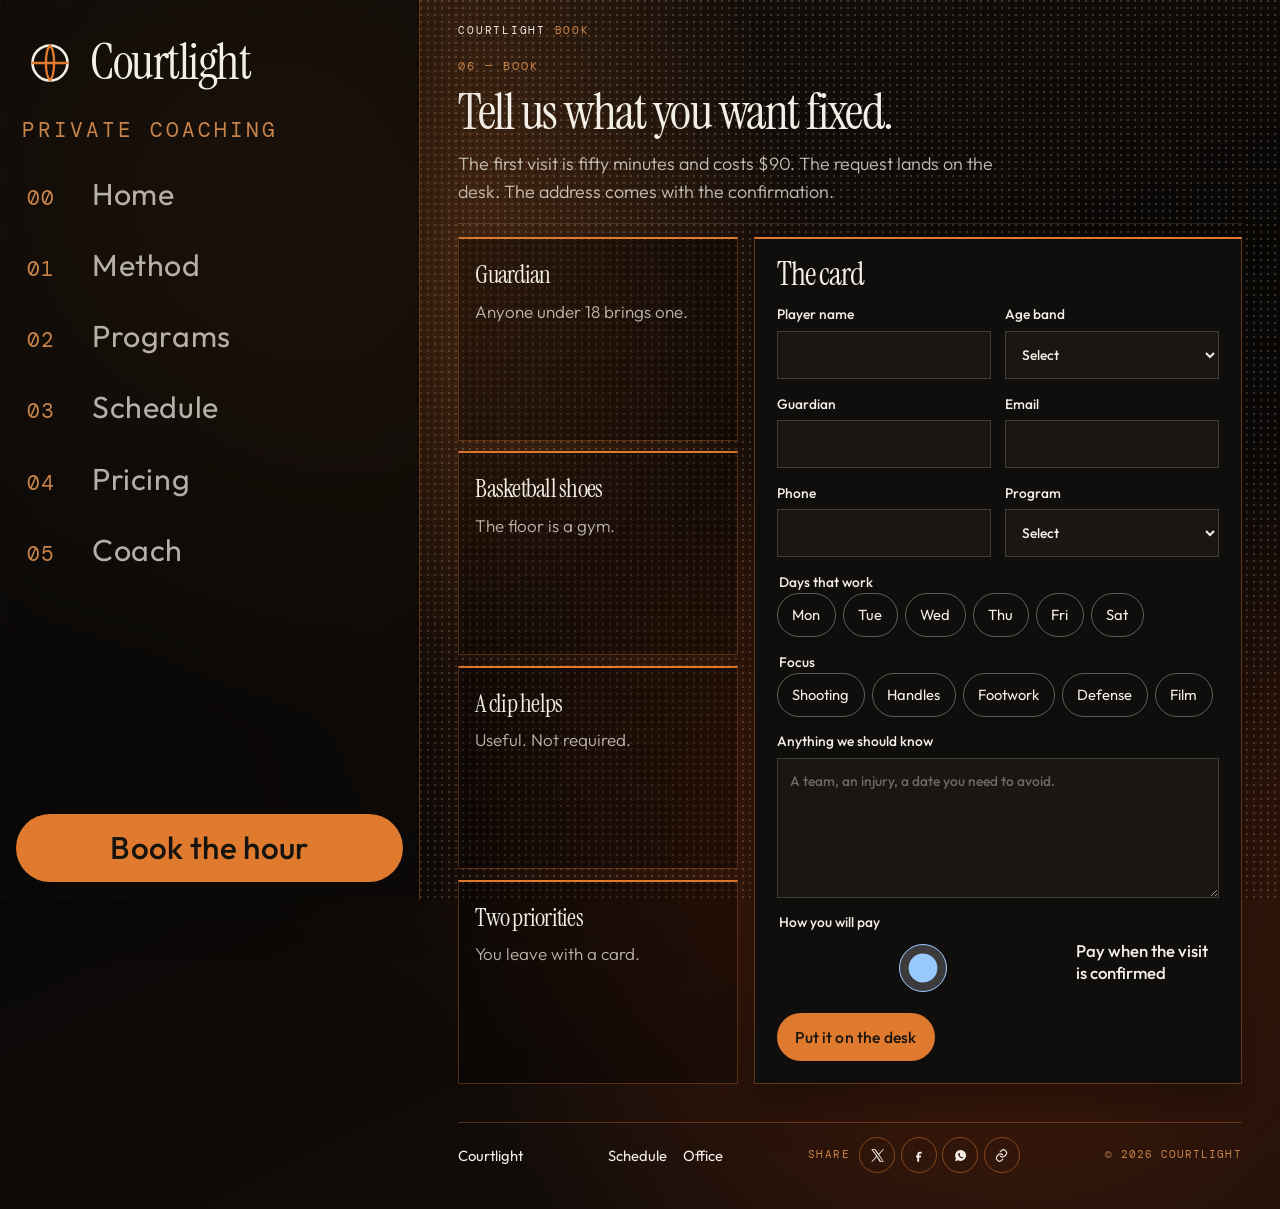
==== book.html @ 0976abe2 "Show the six programs as cards instead of animated drawings. Co-authored-by: Cursor <cursoragent@cur" ====
<!DOCTYPE html>
<html lang="en">
<head>
  <meta charset="UTF-8">
  <meta name="viewport" content="width=device-width, initial-scale=1">
  <title>Book an assessment — Courtlight</title>
  <meta name="description" content="Book the first visit. Fifty minutes, one player, $90. The address comes when the visit is confirmed. Twenty-four hours notice moves a missed visit.">
  <link rel="canonical" href="https://courtlight.vercel.app/book.html">
  <meta property="og:type" content="website">
  <meta property="og:site_name" content="Courtlight">
  <meta property="og:title" content="Book an assessment — Courtlight">
  <meta property="og:description" content="Fifty minutes, one player, $90. The address comes when the visit is confirmed.">
  <meta property="og:url" content="https://courtlight.vercel.app/book.html">
  <meta property="og:image" content="https://courtlight.vercel.app/assets/coach-true-close.jpg">
  <meta name="twitter:card" content="summary_large_image">
  <meta name="twitter:title" content="Book an assessment — Courtlight">
  <meta name="twitter:description" content="Fifty minutes, one player, $90. The address comes when the visit is confirmed.">
  <meta name="twitter:image" content="https://courtlight.vercel.app/assets/coach-true-close.jpg">
  <meta name="theme-color" content="#090807">
  <link rel="icon" href="favicon.svg" type="image/svg+xml">
  <link rel="preconnect" href="https://fonts.googleapis.com">
  <link rel="preconnect" href="https://fonts.gstatic.com" crossorigin>
  <link href="https://fonts.googleapis.com/css2?family=DM+Mono:wght@400;500&family=Instrument+Serif:ital@0;1&family=Outfit:wght@300;400;500;600&display=swap" rel="stylesheet">
  <link rel="stylesheet" href="css/site.css?v=12">
  <link rel="stylesheet" href="css/shell.css?v=50">
  <script>document.documentElement.classList.add("js");</script>
</head>
<body class="app" data-page="book">
  <a class="skip" href="#main">Skip to content</a>
  <button class="nav-toggle dock-toggle" type="button" aria-expanded="false" aria-controls="nav-menu"><span class="sr-only">Menu</span><i></i><i></i></button>
  <aside class="dock">
    <a class="logo" href="index.html" aria-label="Courtlight, home">
      <svg viewBox="0 0 32 32" aria-hidden="true"><circle cx="16" cy="16" r="10" fill="none" stroke="currentColor" stroke-width="1.5"/><path d="M6 16h20M16 6c3.1 3.2 3.1 16.8 0 20M16 6c-3.1 3.2-3.1 16.8 0 20" fill="none" stroke="#e07a2f" stroke-width="1.35" stroke-linecap="round"/></svg>
      <span>Courtlight</span>
    </a>
    <p class="dock-note">Private coaching</p>
    <nav class="nav-links" id="nav-menu" aria-label="Primary">
      <a href="index.html"><span>00</span>Home</a>
      <a href="method.html"><span>01</span>Method</a>
      <a href="programs.html"><span>02</span>Programs</a>
      <a href="schedule.html"><span>03</span>Schedule</a>
      <a href="pricing.html"><span>04</span>Pricing</a>
      <a href="coach.html"><span>05</span>Coach</a>
    </nav>
    <a class="btn dock-book" href="book.html" aria-current="page">Book the hour</a>
  </aside>
  <div class="stage stage-fill">
    <p class="here"><a href="index.html">Courtlight</a><span>Book</span></p>
    <main id="main">
      <header class="page-title">
        <div>
          <p class="eyebrow">06 — Book</p>
          <h1>Tell us what you want fixed.</h1>
          <p class="lede">The first visit is fifty minutes and costs $90. The request lands on the desk. The address comes with the confirmation.</p>
        </div>
      </header>
      <div class="book-layout">
        <ol class="book-notes">
          <li><strong>Guardian</strong><em>Anyone under 18 brings one.</em></li>
          <li><strong>Basketball shoes</strong><em>The floor is a gym.</em></li>
          <li><strong>A clip helps</strong><em>Useful. Not required.</em></li>
          <li><strong>Two priorities</strong><em>You leave with a card.</em></li>
        </ol>
        <div class="ticket">
          <form id="book-form" novalidate>
            <h2>The card</h2>
            <div class="form-grid">
              <label>Player name<input id="player" name="player" autocomplete="name" required></label>
              <label>Age band
                <select id="age" name="age" required>
                  <option value="">Select</option>
                  <option>8–11</option>
                  <option>12–14</option>
                  <option>15–18</option>
                  <option>19+</option>
                </select>
              </label>
              <label>Guardian<input id="guardian" name="guardian" autocomplete="name" required></label>
              <label>Email<input id="email" name="email" type="email" autocomplete="email" required></label>
              <label>Phone<input id="phone" name="phone" type="tel" autocomplete="tel" inputmode="tel" required></label>
              <label>Program
                <select id="program" name="program" required>
                  <option value="">Select</option>
                  <option>Assessment</option>
                  <option>Private session</option>
                  <option>Shooting lab</option>
                  <option>Small group</option>
                  <option>Team clinic</option>
                  <option>Film room</option>
                </select>
              </label>
              <fieldset class="span-2">
                <legend>Days that work</legend>
                <div class="chips" id="days">
                  <button type="button" class="chip" aria-pressed="false">Mon</button>
                  <button type="button" class="chip" aria-pressed="false">Tue</button>
                  <button type="button" class="chip" aria-pressed="false">Wed</button>
                  <button type="button" class="chip" aria-pressed="false">Thu</button>
                  <button type="button" class="chip" aria-pressed="false">Fri</button>
                  <button type="button" class="chip" aria-pressed="false">Sat</button>
                </div>
              </fieldset>
              <fieldset class="span-2">
                <legend>Focus</legend>
                <div class="chips" id="focus">
                  <button type="button" class="chip" aria-pressed="false">Shooting</button>
                  <button type="button" class="chip" aria-pressed="false">Handles</button>
                  <button type="button" class="chip" aria-pressed="false">Footwork</button>
                  <button type="button" class="chip" aria-pressed="false">Defense</button>
                  <button type="button" class="chip" aria-pressed="false">Film</button>
                </div>
              </fieldset>
              <label class="span-2">Anything we should know
                <textarea id="note" name="note" maxlength="400" placeholder="A team, an injury, a date you need to avoid."></textarea>
              </label>
              <fieldset class="span-2" id="pay-field">
                <legend>How you will pay</legend>
                <div id="pay-methods"></div>
              </fieldset>
            </div>
            <p class="form-error" id="form-error" role="alert" hidden></p>
            <button class="btn btn-ink" type="submit">Put it on the desk</button>
          </form>
          <div id="book-success" hidden>
            <p class="eyebrow eyebrow-ink">On the desk</p>
            <h3 id="success-title"></h3>
            <p id="success-copy"></p>
            <div class="hero-actions">
              <a class="btn btn-ink" id="send-mail" href="mailto:hello@courtlight.com">Email a copy</a>
              <a class="btn btn-line" href="office.html">Open the office</a>
              <button class="btn btn-line" type="button" id="reset-form">Start another</button>
            </div>
          </div>
        </div>
      </div>
    </main>
    <footer class="foot">
      <a href="index.html">Courtlight</a>
      <nav aria-label="Footer"><a href="schedule.html">Schedule</a><a href="office.html">Office</a></nav>
      <div class="share">
        <span>Share</span>
        <a data-share="x" href="https://twitter.com/intent/tweet" target="_blank" rel="noopener noreferrer" aria-label="Share on X"><svg viewBox="0 0 24 24" aria-hidden="true"><path fill="currentColor" d="M14.7 10.3 22.4 2h-1.8l-6.7 7.2L8.6 2H2l8.1 11.2L2 22h1.8l7.1-7.6L15.4 22H22l-7.3-11.7Zm-2.5 2.7-.8-1.1L4.6 3.3h2.8l5.2 7 .8 1.1 6.8 9.3h-2.8l-5.2-7Z"/></svg></a>
        <a data-share="facebook" href="https://www.facebook.com/sharer/sharer.php" target="_blank" rel="noopener noreferrer" aria-label="Share on Facebook"><svg viewBox="0 0 24 24" aria-hidden="true"><path fill="currentColor" d="M14 9h3V6h-3c-2.2 0-4 1.8-4 4v2H8v3h2v7h3v-7h2.6l.4-3H13v-2c0-.6.4-1 1-1Z"/></svg></a>
        <a data-share="whatsapp" href="https://wa.me/" target="_blank" rel="noopener noreferrer" aria-label="Share on WhatsApp"><svg viewBox="0 0 24 24" aria-hidden="true"><path fill="currentColor" d="M12.1 3.2a8.7 8.7 0 0 0-7.5 13L3.4 21l4.9-1.3a8.7 8.7 0 1 0 3.8-16.5Zm5 12.2c-.2.6-1.2 1.1-1.6 1.1-.4.1-1 .1-1.5-.1-.3-.1-.8-.3-1.3-.5-2.1-.9-3.4-3-3.5-3.1-.1-.2-1-1.3-1-2.5s.6-1.7.8-2c.2-.2.5-.3.7-.3h.5c.1 0 .3 0 .5.4.2.5.6 1.9.7 2 .1.2 0 .3-.1.5l-.4.4c-.1.1-.2.3-.1.5.2.4.7 1.2 1.5 1.9.8.8 1.6 1 1.9.9.2-.1.4-.3.6-.2l1.3.6c.2.1.4.1.4.3.1.3 0 .8-.1 1.1Z"/></svg></a>
        <button type="button" data-share="copy" aria-label="Copy link"><svg viewBox="0 0 24 24" aria-hidden="true"><path fill="none" stroke="currentColor" stroke-width="1.8" stroke-linecap="round" d="M10 13a5 5 0 0 0 7.1.1l1.5-1.5a5 5 0 0 0-7.1-7.1L10 6M14 11a5 5 0 0 0-7.1-.1L5.4 12.4a5 5 0 0 0 7.1 7.1L14 18"/></svg></button>
      </div>
      <p>© <span data-year>2026</span> Courtlight</p>
    </footer>
  </div>
  <script src="js/site.js?v=18"></script>
</body>
</html>
---- css/site.css ----
:root {
  --ink: #17140f;
  --ink-2: #2a241c;
  --cream: #f3eee6;
  --cream-2: #e7dfd2;
  --paper: #faf7f2;
  --maple: #c6a37a;
  --amber: #e07a2f;
  --amber-2: #f0b27a;
  --line: rgba(23, 20, 15, 0.14);
  --line-strong: rgba(23, 20, 15, 0.28);
  --cream-line: rgba(243, 238, 230, 0.22);
  --serif: "Instrument Serif", "Iowan Old Style", "Palatino Linotype", serif;
  --sans: "Outfit", "Avenir Next", "Segoe UI", sans-serif;
  --mono: "DM Mono", ui-monospace, "Cascadia Mono", monospace;
  --hero: #12100e;
  --danger: #8d2f12;
  --wrap: 1180px;
  --nav: 76px;
}

*,
*::before,
*::after { box-sizing: border-box; }

html { scroll-behavior: smooth; }

body {
  margin: 0;
  font-family: var(--sans);
  font-size: 1.0625rem;
  line-height: 1.6;
  color: var(--ink);
  background: var(--cream);
  color-scheme: light;
  overflow-x: clip;
}

body.nav-open { overflow: hidden; }

img { max-width: 100%; display: block; }

button, input, select, textarea { font: inherit; color: inherit; }

button { cursor: pointer; }

a { color: inherit; }

:focus-visible {
  outline: 2px solid var(--amber);
  outline-offset: 3px;
}

::selection { background: #efd3b4; color: var(--ink); }

.sr-only {
  position: absolute;
  width: 1px;
  height: 1px;
  padding: 0;
  margin: -1px;
  overflow: hidden;
  clip: rect(0, 0, 0, 0);
  white-space: nowrap;
  border: 0;
}

.skip {
  position: absolute;
  left: 1rem;
  top: -4rem;
  z-index: 80;
  background: var(--amber);
  color: var(--ink);
  padding: 0.7rem 1rem;
  border-radius: 8px;
  text-decoration: none;
}

.skip:focus { top: 0.7rem; }

.wrap {
  width: min(var(--wrap), calc(100% - 2.4rem));
  margin-inline: auto;
}

h1, h2, h3, blockquote { font-family: var(--serif); font-weight: 400; letter-spacing: -0.03em; }

h1 {
  margin: 0.35rem 0 0.8rem;
  font-size: clamp(2.7rem, 5.5vw, 5.5rem);
  line-height: 0.92;
}

h1 em { font-style: italic; color: var(--amber-2); }

h2 {
  margin: 0.2rem 0 0.8rem;
  font-size: clamp(2.35rem, 4.4vw, 4.35rem);
  line-height: 0.96;
}

h3 { margin: 0; font-size: clamp(1.7rem, 2vw, 2.15rem); line-height: 1.05; }

p { margin: 0; }

.eyebrow {
  margin: 0 0 0.7rem;
  font-family: var(--mono);
  font-size: 0.74rem;
  letter-spacing: 0.16em;
  text-transform: uppercase;
  color: var(--maple);
}

.eyebrow-ink { color: #6a5344; }

.section,
.principles,
.fit,
.coach,
.book {
  scroll-margin-top: 84px;
}

.section {
  padding: clamp(4.2rem, 8vw, 7.2rem) 0;
}

.section.tight { padding-top: clamp(1rem, 3vw, 2rem); }

.section-lead {
  max-width: 38rem;
  font-size: 1.08rem;
  font-weight: 300;
  color: var(--ink-2);
}

.btn {
  display: inline-flex;
  align-items: center;
  justify-content: center;
  min-height: 48px;
  padding: 0 1.15rem;
  border: 0;
  border-radius: 999px;
  background: var(--amber);
  color: var(--ink);
  text-decoration: none;
  font-size: 0.98rem;
  font-weight: 500;
  letter-spacing: 0.01em;
  transition: background 0.2s ease, transform 0.2s cubic-bezier(0.16, 1, 0.3, 1);
}

.btn:hover { background: #f0a15a; }

.btn:active { transform: translateY(1px) scale(0.99); }

.btn-ink { background: var(--ink); color: var(--cream); }

.btn-ink:hover { background: #322b22; }

.btn-ghost {
  background: transparent;
  color: var(--cream);
  box-shadow: inset 0 0 0 1px rgba(243, 238, 230, 0.38);
}

.btn-ghost:hover { background: rgba(243, 238, 230, 0.08); }

.btn-line {
  background: transparent;
  color: var(--ink);
  box-shadow: inset 0 0 0 1px var(--line-strong);
}

.btn-line:hover { background: rgba(23, 20, 15, 0.04); }

.nav {
  position: fixed;
  inset: 0 0 auto 0;
  z-index: 50;
  display: flex;
  align-items: center;
  justify-content: space-between;
  gap: 1rem;
  min-height: var(--nav);
  padding: 0.75rem max(1.2rem, calc((100% - var(--wrap)) / 2));
  color: var(--cream);
  background: linear-gradient(to bottom, rgba(18, 16, 14, 0.72), rgba(18, 16, 14, 0));
  transition: background 0.25s ease, color 0.25s ease, box-shadow 0.25s ease;
}

.nav.is-solid {
  color: var(--ink);
  background: rgba(243, 238, 230, 0.94);
  box-shadow: 0 1px 0 var(--line);
  backdrop-filter: blur(16px);
}

.logo {
  display: inline-flex;
  align-items: center;
  gap: 0.55rem;
  text-decoration: none;
  font-family: var(--serif);
  font-size: 1.55rem;
  letter-spacing: -0.03em;
  z-index: 2;
}

.logo svg { width: 28px; height: 28px; }

.nav-links {
  display: flex;
  align-items: center;
  gap: 1.35rem;
}

.nav-links a:not(.btn) {
  text-decoration: none;
  font-size: 0.95rem;
  letter-spacing: 0.02em;
}

.nav-links a:not(.btn):hover { color: var(--amber-2); }

.nav.is-solid .nav-links a:not(.btn):hover { color: var(--amber); }

.btn-nav { min-height: 42px; padding-inline: 1rem; }

.nav-book { display: none; }

.nav-toggle {
  display: none;
  width: 48px;
  height: 48px;
  border: 0;
  background: transparent;
  position: relative;
  z-index: 2;
}

.nav-toggle i {
  position: absolute;
  left: 12px;
  right: 12px;
  height: 1.5px;
  background: currentColor;
  transition: transform 0.25s ease, top 0.25s ease;
}

.nav-toggle i:first-of-type { top: 19px; }
.nav-toggle i:last-of-type { top: 27px; }

.nav-toggle[aria-expanded="true"] i:first-of-type { top: 23px; transform: rotate(40deg); }
.nav-toggle[aria-expanded="true"] i:last-of-type { top: 23px; transform: rotate(-40deg); }

.hero {
  position: relative;
  min-height: 100dvh;
  padding: calc(var(--nav) + 0.6rem) max(1.2rem, calc((100% - var(--wrap)) / 2)) 1.25rem;
  background:
    radial-gradient(ellipse at 80% 20%, rgba(224, 122, 47, 0.16), transparent 42%),
    var(--hero);
  color: var(--cream);
  overflow: hidden;
}

.hero-floor {
  position: absolute;
  left: 0;
  right: 0;
  bottom: 0;
  height: 30%;
  pointer-events: none;
  background:
    linear-gradient(to top, rgba(18, 16, 14, 0.15), transparent 72%),
    repeating-linear-gradient(
      90deg,
      rgba(150, 98, 54, 0.28) 0 3px,
      rgba(196, 146, 92, 0.2) 3px 42px,
      rgba(120, 78, 42, 0.26) 42px 44px
    );
  mask-image: linear-gradient(to top, #000 10%, transparent 92%);
}

.hero-layout {
  position: relative;
  display: flex;
  flex-direction: column;
  gap: 0.6rem;
  min-height: calc(100dvh - var(--nav) - 2rem);
}

.hero-copy { max-width: 40rem; padding-top: 0.4rem; }

.lede {
  max-width: 36rem;
  font-size: 1.12rem;
  font-weight: 300;
  line-height: 1.55;
  color: rgba(243, 238, 230, 0.8);
}

.hero-actions {
  display: flex;
  flex-wrap: wrap;
  gap: 0.7rem;
  margin-top: 1.35rem;
}

.hero-meta {
  display: flex;
  flex-wrap: wrap;
  gap: 0.45rem 0.8rem;
  align-items: baseline;
  margin: 1.15rem 0 0;
  font-family: var(--mono);
  font-size: 0.75rem;
  letter-spacing: 0.08em;
  text-transform: uppercase;
  color: rgba(243, 238, 230, 0.62);
}

.hero-meta strong {
  font-weight: 500;
  color: var(--cream);
  letter-spacing: 0.04em;
}

.hero-facts {
  display: grid;
  grid-template-columns: repeat(3, minmax(0, 1fr));
  gap: 0.8rem;
  margin: 1.4rem 0 0;
  padding: 0;
  list-style: none;
  max-width: 34rem;
}

.hero-facts li {
  display: grid;
  gap: 0.15rem;
  padding-top: 0.7rem;
  border-top: 1px solid var(--cream-line);
}

.hero-facts strong {
  font-family: var(--serif);
  font-size: 1.8rem;
  font-weight: 400;
  letter-spacing: -0.03em;
  line-height: 1;
}

.hero-facts span {
  font-size: 0.84rem;
  color: rgba(243, 238, 230, 0.68);
}

.hero-visual {
  position: relative;
  display: grid;
  height: min(56dvh, 520px);
  max-height: 520px;
  min-height: 380px;
  order: -1;
  overflow: hidden;
}

.hero-visual img,
.coach-photo img {
  grid-area: 1 / 1;
  width: 100%;
  height: 100%;
  min-height: 0;
  min-width: 0;
  max-height: 100%;
  object-fit: contain;
  object-position: center bottom;
  mix-blend-mode: screen;
  user-select: none;
  -webkit-user-drag: none;
}

.figure-glow {
  filter: blur(18px) saturate(1.8) brightness(1.28);
  opacity: 0.72;
  transform: scale(1.045);
  animation: edgeglow 5.2s ease-in-out infinite;
}

.is-cut > img { display: none; }

.cut {
  grid-area: 1 / 1;
  width: 100%;
  height: 100%;
  min-height: 0;
  min-width: 0;
  max-height: 100%;
  object-fit: contain;
  object-position: center bottom;
  pointer-events: none;
  align-self: end;
}

.is-cut .cut-glow {
  filter: blur(18px) saturate(1.7) brightness(1.25);
  opacity: 0.62;
  transform: scale(1.03);
  animation: edgeglow 5.2s ease-in-out infinite;
}

.is-cut .cut-shot {
  filter:
    drop-shadow(0 0 5px rgba(255, 230, 200, 0.95))
    drop-shadow(0 0 14px rgba(255, 160, 80, 0.85))
    drop-shadow(0 0 32px rgba(224, 122, 47, 0.62));
  animation: rimlight 5.2s ease-in-out infinite;
}

.coach-photo.is-cut .cut {
  object-fit: cover;
  object-position: 62% 18%;
}

@keyframes edgeglow {
  0%, 100% { opacity: 0.38; }
  50% { opacity: 0.85; }
}

@keyframes rimlight {
  0%, 100% {
    filter:
      drop-shadow(0 0 3px rgba(255, 226, 196, 0.8))
      drop-shadow(0 0 10px rgba(255, 156, 74, 0.55))
      drop-shadow(0 0 22px rgba(224, 122, 47, 0.38));
  }
  50% {
    filter:
      drop-shadow(0 0 6px rgba(255, 236, 214, 1))
      drop-shadow(0 0 16px rgba(255, 164, 86, 0.95))
      drop-shadow(0 0 38px rgba(224, 122, 47, 0.78));
  }
}

.halo {
  position: absolute;
  inset: 28% 10% 4%;
  background: radial-gradient(
    ellipse at 50% 68%,
    rgba(255, 196, 140, 0.55) 0%,
    rgba(224, 122, 47, 0.28) 28%,
    transparent 62%
  );
  filter: blur(16px);
  animation: halo 5.6s ease-in-out infinite;
  pointer-events: none;
}

@keyframes halo {
  0%, 100% { opacity: 0.55; }
  50% { opacity: 1; }
}

.figure-caption {
  position: relative;
  z-index: 2;
  grid-row: 2;
  display: flex;
  flex-direction: column;
  gap: 0.15rem;
  margin: 0.35rem 0 0;
  font-family: var(--mono);
  font-size: 0.68rem;
  letter-spacing: 0.14em;
  text-transform: uppercase;
  color: rgba(243, 238, 230, 0.78);
}

.stage { margin-top: 0.4rem; }

.shot-meta {
  display: grid;
  grid-template-columns: auto 1fr auto;
  gap: 0.75rem;
  align-items: center;
  margin-bottom: 0.35rem;
  font-family: var(--mono);
  font-size: 0.7rem;
  letter-spacing: 0.14em;
  text-transform: uppercase;
  color: rgba(243, 238, 230, 0.62);
}

#shot-phase { color: var(--amber-2); min-width: 4.5rem; text-align: right; }

.shot-track {
  height: 1px;
  background: rgba(243, 238, 230, 0.22);
  position: relative;
}

#shot-bar {
  position: absolute;
  inset: -1px auto -1px 0;
  width: 100%;
  background: var(--amber);
  transform: scaleX(0);
  transform-origin: left center;
}

#hoop {
  width: 100%;
  height: 290px;
  display: block;
}

.js .hero-copy > * {
  animation: rise 0.9s cubic-bezier(0.16, 1, 0.3, 1) both;
}

.js .hero-copy > *:nth-child(1) { animation-delay: 0.04s; }
.js .hero-copy > *:nth-child(2) { animation-delay: 0.1s; }
.js .hero-copy > *:nth-child(3) { animation-delay: 0.16s; }
.js .hero-copy > *:nth-child(4) { animation-delay: 0.22s; }
.js .hero-copy > *:nth-child(5) { animation-delay: 0.28s; }
.js .hero-copy > *:nth-child(6) { animation-delay: 0.34s; }

@keyframes rise {
  from { opacity: 0; transform: translateY(16px); }
  to { opacity: 1; transform: none; }
}

.principles {
  background: var(--cream);
  border-bottom: 1px solid var(--line);
}

.principles-grid {
  display: grid;
  gap: 0;
}

.principles-grid article {
  padding: 1.5rem 0;
  border-top: 1px solid var(--line);
}

.principles-grid span,
.path span,
.step-no {
  font-family: var(--mono);
  font-size: 0.75rem;
  letter-spacing: 0.14em;
  color: #6a5344;
}

.principles-grid h2 {
  margin: 0.45rem 0 0.4rem;
  font-size: clamp(1.7rem, 2.4vw, 2.15rem);
}

.principles-grid p { max-width: 36rem; color: var(--ink-2); font-weight: 300; }

.method-head { margin-bottom: 2rem; }

.steps { display: grid; gap: 0; }

.steps article {
  display: grid;
  grid-template-columns: auto 1fr;
  gap: 1rem;
  padding: 1.3rem 0;
  border-top: 1px solid var(--line);
}

.step-no {
  font-family: var(--serif);
  font-size: 1.8rem;
  letter-spacing: -0.04em;
  color: #9a4314;
  line-height: 1;
}

.steps h3 { margin-bottom: 0.35rem; }

.steps p, .curriculum span, .path p, .fit li, .panel p { font-weight: 300; }

.split {
  display: grid;
  gap: 2.2rem;
  margin-top: 2.5rem;
}

.subhead {
  font-family: var(--sans);
  font-size: 0.78rem;
  font-weight: 500;
  letter-spacing: 0.14em;
  text-transform: uppercase;
  margin-bottom: 0.8rem;
}

.clock {
  list-style: none;
  margin: 0;
  padding: 0;
  display: grid;
  gap: 0.55rem;
}

.clock li {
  padding: 0.85rem 0.9rem;
  background: var(--paper);
  border-top: 3px solid var(--ink);
  font-size: 0.95rem;
  text-wrap: pretty;
}

.clock li:nth-child(2) { border-top-color: var(--amber); }
.clock li:nth-child(3) { border-top-color: #8a5a32; }
.clock li:nth-child(4) { border-top-color: var(--maple); }

.clock span {
  display: block;
  font-family: var(--mono);
  font-size: 0.72rem;
  letter-spacing: 0.12em;
  text-transform: uppercase;
  color: #6a5344;
  margin-bottom: 0.2rem;
}

.curriculum {
  list-style: none;
  margin: 0;
  padding: 0;
}

.curriculum li {
  display: grid;
  gap: 0.15rem;
  padding: 0.75rem 0;
  border-top: 1px solid var(--line);
}

.curriculum strong { font-weight: 560; }

.fit { background: #e7dccb; }

.fit-grid {
  display: grid;
  gap: 1.5rem;
  padding-block: clamp(2.2rem, 5vw, 3.4rem);
}

.fit ul, .clean {
  margin: 0.4rem 0 0;
  padding: 0;
  list-style: none;
}

.fit li, .clean li {
  padding: 0.7rem 0;
  border-top: 1px solid rgba(23, 20, 15, 0.16);
}

.program-layout {
  display: grid;
  gap: 1.5rem;
  margin-top: 1.8rem;
}

.program-list { display: grid; align-content: start; }

.tab {
  width: 100%;
  text-align: left;
  background: transparent;
  border: 0;
  border-top: 1px solid var(--line);
  padding: 0.95rem 0.2rem;
  min-height: 54px;
  font-family: var(--serif);
  font-size: clamp(1.45rem, 2vw, 1.9rem);
  letter-spacing: -0.03em;
}

.tab.is-active {
  box-shadow: inset 3px 0 0 var(--amber);
  padding-left: 0.85rem;
}

.program-list .tab:last-child { border-bottom: 1px solid var(--line); }

.panel {
  background: var(--paper);
  padding: clamp(1.2rem, 2vw, 2rem);
  border-radius: 18px;
}

.panel[hidden] { display: none; }

.panel-lead {
  margin: 0.55rem 0 1rem;
  font-size: 1.2rem;
  font-weight: 300;
}

.facts {
  display: grid;
  grid-template-columns: 1fr 1fr;
  gap: 0.8rem 1rem;
  margin: 0 0 1rem;
}

.facts div { border-top: 1px solid var(--line); padding-top: 0.45rem; }

.facts dt {
  font-family: var(--mono);
  font-size: 0.68rem;
  letter-spacing: 0.12em;
  text-transform: uppercase;
  color: #6a5344;
}

.facts dd { margin: 0.15rem 0 0; }

.panel .btn { margin-top: 1.1rem; }

.path {
  list-style: none;
  margin: 1.6rem 0 0;
  padding: 0;
  display: grid;
}

.path li {
  padding: 1.15rem 0;
  border-top: 1px solid var(--line);
}

.path h3 { margin: 0.4rem 0; font-size: 2rem; }

.schedule-head, .price-head {
  display: grid;
  gap: 1.2rem;
  margin-bottom: 1.2rem;
}

.filters, .chips, .plan-tabs, .toggle {
  display: flex;
  flex-wrap: wrap;
  gap: 0.45rem;
}

.chip, .toggle button {
  min-height: 44px;
  padding: 0 0.9rem;
  border-radius: 999px;
  border: 1px solid var(--line-strong);
  background: transparent;
  font-size: 0.92rem;
}

.chip.is-active, .chip[aria-pressed="true"], .toggle button.is-active {
  background: var(--ink);
  color: var(--cream);
  border-color: var(--ink);
}

.result-count {
  margin: 0 0 0.7rem;
  font-family: var(--mono);
  font-size: 0.75rem;
  letter-spacing: 0.1em;
  text-transform: uppercase;
  color: #6a5344;
}

.week { display: grid; gap: 0; }

.slot {
  display: grid;
  gap: 0.2rem 1rem;
  padding: 1rem 0;
  border-top: 1px solid var(--line);
}

.slot[hidden] { display: none; }

.slot time {
  font-family: var(--mono);
  font-size: 0.75rem;
  letter-spacing: 0.08em;
  text-transform: uppercase;
  color: #6a5344;
}

.slot h3 { font-size: 1.65rem; }

.slot p { font-weight: 300; color: var(--ink-2); }

.tag {
  justify-self: start;
  margin-top: 0.25rem;
  font-family: var(--mono);
  font-size: 0.7rem;
  letter-spacing: 0.1em;
  text-transform: uppercase;
  color: #6a5344;
}

.ledger { border-top: 1px solid var(--line); }

.ledger-row {
  display: grid;
  gap: 0.35rem;
  padding: 1.15rem 0.2rem;
  border-bottom: 1px solid var(--line);
}

.ledger-row p { font-weight: 300; color: var(--ink-2); }

.ledger-row h3 { font-size: 1.85rem; margin-bottom: 0.25rem; }

.fee {
  margin: 0.4rem 0 0;
  font-family: var(--serif);
  font-size: clamp(2rem, 3vw, 2.6rem);
  letter-spacing: -0.03em;
  line-height: 1;
}

.fee-note {
  margin: 0;
  font-family: var(--mono);
  font-size: 0.75rem;
  letter-spacing: 0.06em;
  text-transform: uppercase;
  color: #6a5344;
}

.ledger-row.is-feature {
  background: var(--ink);
  color: var(--cream);
  padding: 1.3rem 1rem;
  border-bottom: 0;
  border-radius: 16px;
  margin-block: 0.4rem;
}

.ledger-row.is-feature p,
.ledger-row.is-feature .fee-note { color: rgba(243, 238, 230, 0.72); }

.ledger-row.is-feature .fee { color: var(--amber-2); }

.fine {
  margin-top: 0.9rem;
  font-size: 0.9rem;
  font-weight: 300;
  color: #5c5146;
}

.coach {
  background: var(--hero);
  color: var(--cream);
  padding: clamp(3rem, 7vw, 5.5rem) 0;
}

.coach-grid { display: grid; gap: 1.5rem; align-items: center; }

.coach-photo {
  position: relative;
  display: grid;
  min-height: 420px;
  height: 68vw;
  max-height: 640px;
  background: #14120f;
  overflow: hidden;
  border-radius: 18px;
}

.coach-photo .cut,
.coach-photo img {
  min-height: 0;
  max-height: 100%;
}

.coach-photo.is-cut .cut-glow {
  opacity: 0.28;
  filter: blur(26px) saturate(1.15) brightness(1.05);
  animation: none;
}

.coach-photo.is-cut .cut-shot {
  animation: none;
  filter:
    drop-shadow(0 0 10px rgba(224, 122, 47, 0.35))
    drop-shadow(0 0 22px rgba(224, 122, 47, 0.22));
}

.coach-photo img { object-fit: cover; object-position: 62% 18%; }

.halo-tight { inset: 8% 6% 16%; }

.coach-copy h2 { max-width: 12ch; }

.coach blockquote {
  margin: 0.4rem 0 1rem;
  font-size: clamp(1.6rem, 2.5vw, 2.15rem);
  font-style: italic;
  line-height: 1.15;
  color: var(--amber-2);
}

.coach-copy p { margin-bottom: 0.8rem; font-weight: 300; color: rgba(243, 238, 230, 0.82); }

.coach .clean li { border-top-color: var(--cream-line); font-weight: 300; }

.plans { margin-top: 1.5rem; }

.plan { margin-top: 1rem; padding-top: 0.4rem; }

.plan[hidden] { display: none; }

.plan header p { margin-top: 0.4rem; font-weight: 300; }

.plan ol { list-style: none; margin: 1rem 0 0; padding: 0; display: grid; gap: 0; }

.plan li {
  display: grid;
  gap: 0.2rem;
  padding: 0.9rem 0;
  border-top: 1px solid var(--line);
  font-weight: 300;
}

.plan li span {
  font-family: var(--mono);
  font-size: 0.72rem;
  letter-spacing: 0.12em;
  text-transform: uppercase;
  color: #6a5344;
}

.faq-layout { display: grid; gap: 1.2rem; }

.faq details {
  border-top: 1px solid var(--line);
  padding: 0.35rem 0;
}

.faq details:last-child { border-bottom: 1px solid var(--line); }

.faq summary {
  min-height: 52px;
  display: flex;
  align-items: center;
  justify-content: space-between;
  gap: 1rem;
  cursor: pointer;
  font-size: 1.12rem;
  list-style: none;
}

.faq summary::-webkit-details-marker { display: none; }

.faq summary::after {
  content: "+";
  font-family: var(--serif);
  font-size: 1.6rem;
  line-height: 1;
  color: #9a4314;
}

.faq details[open] summary::after { content: "–"; }

.faq details p {
  margin: 0 0 0.9rem;
  max-width: 42rem;
  font-weight: 300;
}

.book {
  background:
    radial-gradient(ellipse at 10% 0%, rgba(224, 122, 47, 0.18), transparent 36%),
    var(--hero);
  color: var(--cream);
  padding: clamp(4rem, 8vw, 6.5rem) 0;
}

.book-grid { display: grid; gap: 1.6rem; align-items: start; }

.book-intro p { margin-top: 0.6rem; font-weight: 300; color: rgba(243, 238, 230, 0.8); }

.book .clean { margin-top: 1.2rem; }

.book .clean li { border-top-color: var(--cream-line); }

.book-card {
  background: var(--cream);
  color: var(--ink);
  border-radius: 20px;
  padding: clamp(1.1rem, 2vw, 1.6rem);
}

.form-grid { display: grid; gap: 0.85rem; }

label, legend {
  display: grid;
  gap: 0.35rem;
  font-size: 0.86rem;
  font-weight: 500;
}

fieldset {
  margin: 0;
  padding: 0;
  border: 0;
  min-inline-size: 0;
}

input, select, textarea {
  width: 100%;
  min-height: 48px;
  padding: 0.7rem 0.75rem;
  border-radius: 10px;
  border: 1px solid var(--line-strong);
  background: var(--paper);
}

textarea { min-height: 110px; resize: vertical; }

input[aria-invalid="true"], select[aria-invalid="true"] { border-color: var(--danger); }

.form-error {
  color: var(--danger);
  font-size: 0.92rem;
  margin: 0.8rem 0;
}

.book-card .btn { margin-top: 0.4rem; }

.book-card .fine { color: #5c5146; }

.book-success h3 {
  font-size: clamp(2rem, 3vw, 2.6rem);
  margin: 0.2rem 0 0.6rem;
}

.book-success p { font-weight: 300; }

.footer { padding-top: 3rem; overflow: hidden; }

.footer-top {
  display: grid;
  gap: 1.6rem;
  align-items: start;
}

.logo-ink { color: var(--ink); }

.footer-top p { margin-top: 0.7rem; max-width: 28rem; font-weight: 300; }

.news label {
  font-family: var(--mono);
  font-size: 0.72rem;
  letter-spacing: 0.12em;
  text-transform: uppercase;
  color: #6a5344;
}

.news-row { display: flex; gap: 0.45rem; margin-top: 0.45rem; }

.news-row input { flex: 1; }

.footer-nav { display: grid; gap: 0.35rem; }

.footer-nav a { text-decoration: none; }

.footer-nav a:hover { color: #8a4b1d; }

.footer-word {
  margin: 1.5rem 0 0;
  font-family: var(--serif);
  font-size: clamp(4.4rem, 22vw, 16rem);
  line-height: 0.74;
  letter-spacing: -0.045em;
  text-align: center;
  color: transparent;
  -webkit-text-stroke: 1px rgba(23, 20, 15, 0.28);
  user-select: none;
}

.footer-base {
  display: flex;
  justify-content: space-between;
  gap: 1rem;
  flex-wrap: wrap;
  padding-bottom: 1.2rem;
  font-family: var(--mono);
  font-size: 0.72rem;
  letter-spacing: 0.08em;
  text-transform: uppercase;
  color: #6a5344;
}

@media (min-width: 760px) {
  .principles-grid { grid-template-columns: 1fr 1fr; }
  .principles-grid article { padding: 1.8rem 1.4rem 1.8rem 0; }
  .principles-grid article:nth-child(odd) { padding-right: 1.4rem; border-right: 1px solid var(--line); }
  .split, .fit-grid, .faq-layout { grid-template-columns: 1fr 1fr; gap: 2.5rem; }
  .slot {
    grid-template-columns: 9rem 1fr auto;
    align-items: center;
  }
  .slot p { grid-column: 2; }
  .tag { grid-column: 3; grid-row: 1 / span 2; align-self: center; margin: 0; }
  .ledger-row {
    grid-template-columns: 1.4fr auto;
    grid-template-areas: "name fee" "name note";
    align-items: center;
    column-gap: 1.5rem;
  }
  .ledger-row div { grid-area: name; }
  .fee { grid-area: fee; justify-self: end; margin: 0; }
  .fee-note { grid-area: note; justify-self: end; }
  .form-grid { grid-template-columns: 1fr 1fr; }
  .span-2 { grid-column: span 2; }
  .clock { grid-template-columns: repeat(4, 1fr); }
  .path { grid-template-columns: repeat(4, 1fr); }
  .path li { padding: 1.2rem 1rem 0 0; border-top: 1px solid var(--line); border-right: 1px solid var(--line); }
  .path li:last-child { border-right: 0; }
  .plan ol { grid-template-columns: repeat(3, 1fr); gap: 1rem; }
  .plan li { border-top: 1px solid var(--line); padding-right: 0.8rem; }
  .footer-top { grid-template-columns: 1.3fr 1fr auto; }
}

@media (min-width: 980px) {
  .nav-toggle { display: none; }

  .hero {
    height: 100dvh;
    max-height: 100dvh;
    display: flex;
    flex-direction: column;
  }

  .hero-layout {
    display: grid;
    flex: 1;
    min-height: 0;
    height: auto;
    grid-template-columns: minmax(0, 1.12fr) minmax(300px, 0.78fr);
    grid-template-rows: auto minmax(0, 1fr) auto;
    column-gap: 1.5rem;
    row-gap: 0.35rem;
    align-items: stretch;
  }

  .hero h1 { font-size: clamp(2.55rem, 4vw, 4.35rem); }

  .hero-copy { grid-column: 1; grid-row: 1; align-self: start; max-width: none; }
  .stage { grid-column: 1; grid-row: 3; align-self: end; margin: 0; max-width: 640px; }
  .hero-visual {
    grid-column: 2;
    grid-row: 1 / span 3;
    order: 0;
    height: 100%;
    max-height: none;
    min-height: 0;
    overflow: visible;
  }

  .figure-caption {
    position: absolute;
    left: 0;
    bottom: 0.6rem;
    grid-row: auto;
    margin: 0;
  }

  #hoop { height: clamp(168px, 22vh, 240px); }

  .program-layout {
    grid-template-columns: minmax(240px, 0.78fr) 1.2fr;
    gap: 2rem;
    align-items: start;
  }

  .coach-grid {
    grid-template-columns: 0.86fr 1.1fr;
    gap: 3rem;
  }

  .coach-photo { height: 100%; min-height: 560px; max-height: none; }

  .book-grid { grid-template-columns: 0.85fr 1.15fr; gap: 3rem; }

  .schedule-head, .price-head {
    grid-template-columns: 1fr auto;
    align-items: end;
  }
}

@media (max-width: 979px) {
  .nav-toggle { display: inline-block; }
  .nav-book { display: inline-flex; margin-left: auto; }
  .nav-links .btn-nav { display: none; }

  .nav-links {
    position: fixed;
    inset: 0;
    background: #14120f;
    color: var(--cream);
    flex-direction: column;
    align-items: flex-start;
    justify-content: center;
    padding: 6rem 1.6rem;
    gap: 0.4rem;
    transform: translateY(-8px);
    opacity: 0;
    pointer-events: none;
    transition: opacity 0.25s ease;
  }

  .nav.is-solid .nav-links { background: var(--cream); color: var(--ink); }

  .nav-links.is-open {
    opacity: 1;
    pointer-events: auto;
    transform: none;
  }

  .nav-links a:not(.btn) {
    font-family: var(--serif);
    font-size: 2.3rem;
    letter-spacing: -0.03em;
    padding: 0.2rem 0;
  }

  .btn-nav { margin-top: 0.8rem; }
}

@media (prefers-reduced-motion: reduce) {
  html { scroll-behavior: auto; }
  *, *::before, *::after {
    animation: none !important;
    transition: none !important;
  }
  .js .hero-copy > * { opacity: 1; transform: none; }
}
---- css/shell.css ----
/* 2029 shell. One dock on every public page. Stills are frames, not the page. */

body.app {
  background:
    radial-gradient(ellipse at 78% 0%, rgba(224, 122, 47, 0.16), transparent 36%),
    #090807;
  color: #f4efe6;
  color-scheme: dark;
}

body.app .eyebrow,
body.app .eyebrow-ink { color: #c9844a; }

body.app::before {
  content: "";
  position: fixed;
  inset: 0;
  pointer-events: none;
  background-image:
    linear-gradient(rgba(240, 178, 122, 0.045) 1px, transparent 1px),
    linear-gradient(90deg, rgba(240, 178, 122, 0.045) 1px, transparent 1px);
  background-size: 72px 72px;
  mask-image: radial-gradient(ellipse at 70% 10%, #000 10%, transparent 68%);
}

body.app:not([data-page="coach"]) {
  isolation: isolate;
  background:
    radial-gradient(ellipse at 22% 18%, rgba(224, 122, 47, 0.34), transparent 36%),
    radial-gradient(ellipse at 78% 76%, rgba(154, 52, 14, 0.42), transparent 40%),
    radial-gradient(ellipse at 50% 48%, rgba(224, 98, 32, 0.14), transparent 55%),
    linear-gradient(155deg, #1c120c 0%, #090807 46%, #160e0a 100%);
}

body.app:not([data-page="coach"])::before {
  content: "";
  position: fixed;
  inset: 0;
  z-index: -1;
  pointer-events: none;
  mask-image: none;
  opacity: 0.45;
  background-image:
    radial-gradient(circle at 1px 1px, rgba(255, 220, 180, 0.45) 0.7px, transparent 1.5px),
    radial-gradient(circle at 4px 4px, rgba(0, 0, 0, 0.55) 0.8px, transparent 1.7px);
  background-size: 7px 7px, 7px 7px;
}

body.app:not([data-page="coach"]) .dock {
  background: rgba(9, 8, 7, 0.78);
}

.dock {
  position: fixed;
  z-index: 50;
  inset: 0 auto 0 0;
  width: 420px;
  display: flex;
  flex-direction: column;
  padding: 1.3rem 1rem 1.1rem;
  background: rgba(9, 8, 7, 0.94);
  border-right: 1px solid rgba(224, 122, 47, 0.38);
  box-shadow: 16px 0 50px rgba(0, 0, 0, 0.35);
  backdrop-filter: blur(16px);
}

.dock .logo {
  color: #f4efe6;
  padding: 0.15rem 0.35rem 0.7rem;
  font-size: 3.1rem;
  gap: 0.8rem;
}
.dock .logo svg { width: 56px; height: 56px; }

.dock-note {
  margin: 0 0.4rem 0.85rem;
  font-family: var(--mono);
  font-size: 1.32rem;
  letter-spacing: 0.14em;
  text-transform: uppercase;
  color: #c9844a;
}

.dock .nav-links {
  display: flex;
  flex-direction: column;
  align-items: stretch;
  gap: 0.2rem;
}

.dock .nav-links a {
  display: grid;
  grid-template-columns: 3.6rem 1fr;
  align-items: baseline;
  gap: 0.45rem;
  min-height: 68px;
  padding: 0.55rem 0.7rem;
  text-decoration: none;
  color: rgba(244, 239, 230, 0.72);
  border-radius: 8px;
  font-size: 1.9rem;
}

.dock .nav-links a span {
  font-family: var(--mono);
  font-size: 1.32rem;
  letter-spacing: 0.06em;
  color: #c9844a;
}

.dock .nav-links a:hover { color: #f4efe6; background: rgba(244, 239, 230, 0.04); }

.dock .nav-links a[aria-current="page"] {
  color: #f4efe6;
  background: linear-gradient(90deg, rgba(224, 122, 47, 0.22), transparent 80%);
  box-shadow: inset 2px 0 0 #e07a2f, 0 0 24px rgba(224, 122, 47, 0.12);
}

.dock-book { margin-top: auto; text-align: center; }
.dock-book.btn, .dock .dock-book { font-size: 1.96rem; min-height: 68px; }

.stage {
  margin-left: 420px;
  max-width: none;
  min-height: 100dvh;
  padding: 1.35rem clamp(1.1rem, 3vw, 2.4rem) 2.2rem;
}

.here {
  display: flex;
  gap: 0.55rem;
  align-items: center;
  margin: 0 0 1.1rem;
  font-family: var(--mono);
  font-size: 0.68rem;
  letter-spacing: 0.16em;
  text-transform: uppercase;
  color: #c9844a;
}

.here a { color: #f4efe6; text-decoration: none; }
.here a:hover { color: #f0b27a; }

.reel {
  display: grid;
  gap: 1.6rem 2rem;
  align-items: start;
}

.reel h1, .page-title h1 {
  margin: 0;
  max-width: none;
  white-space: nowrap;
  font-size: clamp(1.35rem, calc((100vw - 470px) / 16), 4.6rem);
  line-height: 1;
  color: #f4efe6;
}

.reel h1 {
  max-width: none;
  font-size: clamp(1.15rem, 4.4cqi, 3.2rem);
}
.reel > div:first-child { container-type: inline-size; }
.reel-line {
  margin: 0.45rem 0 0;
  max-width: 16ch;
  font-family: var(--serif);
  font-size: clamp(1.9rem, 2.8vw, 2.7rem);
  line-height: 1.02;
  color: #f4efe6;
}
.reel-line em { font-style: italic; color: #f0b27a; }
.reel .lede {
  font-size: 1.45rem;
  line-height: 1.4;
  max-width: 38rem;
  margin-top: 0.7rem;
  color: rgba(244, 239, 230, 0.88);
}
.page-title .lede {
  max-width: 36rem;
  margin-top: 0.8rem;
  color: rgba(244, 239, 230, 0.78);
}
.reel .hero-meta { font-size: 1.08rem; color: rgba(244, 239, 230, 0.78); }
.reel .hero-meta strong { font-size: 1.15rem; color: #f4efe6; }
.reel .shot-meta { font-size: 1.02rem; color: rgba(244, 239, 230, 0.8); }
.reel .still figcaption { font-size: 0.95rem; letter-spacing: 0.12em; }
.contents span { font-size: 0.95rem; }
.contents strong { font-size: 2rem; }
.contents em { font-size: 1.22rem; color: rgba(244, 239, 230, 0.82); }

.still {
  position: relative;
  margin: 0;
  width: min(100%, 280px);
  justify-self: end;
  border: 1px solid rgba(240, 186, 130, 0.55);
  box-shadow:
    0 0 0 1px rgba(0, 0, 0, 0.7),
    0 22px 50px rgba(0, 0, 0, 0.45),
    0 0 32px rgba(224, 122, 47, 0.18);
  overflow: hidden;
  background: #120f0c;
}

.still::before {
  content: "";
  position: absolute;
  inset: 7px;
  z-index: 2;
  pointer-events: none;
  background:
    linear-gradient(#f0b27a, #f0b27a) left top / 12px 1px no-repeat,
    linear-gradient(#f0b27a, #f0b27a) left top / 1px 12px no-repeat,
    linear-gradient(#f0b27a, #f0b27a) right top / 12px 1px no-repeat,
    linear-gradient(#f0b27a, #f0b27a) right top / 1px 12px no-repeat,
    linear-gradient(#f0b27a, #f0b27a) left bottom / 12px 1px no-repeat,
    linear-gradient(#f0b27a, #f0b27a) left bottom / 1px 12px no-repeat,
    linear-gradient(#f0b27a, #f0b27a) right bottom / 12px 1px no-repeat,
    linear-gradient(#f0b27a, #f0b27a) right bottom / 1px 12px no-repeat;
}

.still img {
  width: 100%;
  height: 340px;
  object-fit: cover;
  object-position: center 20%;
  display: block;
}

.still-face img { object-position: center 32%; height: 300px; }

.shot-reel { display: grid; }
.shot-reel img {
  grid-area: 1 / 1;
  opacity: 0;
  transition: opacity 0.7s ease;
}
.shot-reel img.is-on { opacity: 1; }
.shot-reel figcaption { z-index: 3; }
.live-reel img { object-position: center 46%; }

.top-row {
  display: grid;
  grid-template-columns: repeat(4, minmax(0, 1fr));
  gap: 0;
  margin: 0.45rem 0 0.85rem;
}
.page-title:has(+ .top-row) {
  border-bottom: 0;
  padding-bottom: 0.35rem;
}
.top-row .still {
  width: 100%;
  max-width: none;
  justify-self: stretch;
  border: 0;
  border-right: 1px solid rgba(224, 122, 47, 0.4);
  box-shadow: none;
}
.top-row .still:last-child { border-right: 0; }
.top-row .still img {
  height: clamp(360px, 52vh, 680px);
  object-fit: cover;
  object-position: center 28%;
}
.top-row .live-reel img { object-position: center 42%; }

.still figcaption {
  position: absolute;
  left: 0;
  right: 0;
  bottom: 0;
  z-index: 2;
  padding: 1.4rem 0.7rem 0.55rem;
  font-family: var(--mono);
  font-size: 0.66rem;
  letter-spacing: 0.14em;
  text-transform: uppercase;
  color: #f4efe6;
  background: linear-gradient(to top, rgba(0, 0, 0, 0.72), transparent);
}

.reel .stage-shot {
  margin-top: 1.1rem;
  width: 100%;
  max-width: none;
  padding: 0.7rem 0.9rem 0.35rem;
  border: 1px solid rgba(224, 122, 47, 0.35);
  background: rgba(0, 0, 0, 0.35);
  display: flex;
  flex-direction: column;
}

.pitch {
  flex: 1;
  display: flex;
  flex-direction: column;
  justify-content: space-between;
  gap: 0.85rem;
  min-height: 0;
  padding: 0.35rem 0.15rem 0.7rem;
}
.pitch h2 {
  margin: 0;
  font-family: var(--sans);
  font-weight: 700;
  font-size: clamp(2.8rem, 4.6vw, 4.6rem);
  letter-spacing: -0.045em;
  text-transform: uppercase;
  line-height: 0.88;
  color: #f4efe6;
}
.pitch p {
  margin: 0;
  max-width: 44rem;
  font-size: 1.42rem;
  font-weight: 400;
  line-height: 1.35;
  color: rgba(244, 239, 230, 0.9);
}
.pitch ul {
  list-style: none;
  display: grid;
  grid-template-columns: repeat(3, minmax(0, 1fr));
  gap: 0.7rem;
  margin: 0;
  padding: 0;
}
.pitch li { border-top: 2px solid #e07a2f; padding-top: 0.4rem; }
.pitch b {
  display: block;
  font-family: var(--serif);
  font-weight: 400;
  font-size: 2.6rem;
  line-height: 0.9;
  color: #f0b27a;
}
.pitch li span {
  display: block;
  margin-top: 0.25rem;
  font-size: 1.15rem;
  line-height: 1.25;
  color: rgba(244, 239, 230, 0.86);
}

.reel #hoop { width: 100%; height: 240px; flex: none; }

.contents {
  list-style: none;
  margin: 2rem 0 0;
  padding: 0;
  max-width: 760px;
}

.contents a {
  display: grid;
  grid-template-columns: 2.4rem minmax(8rem, 11rem) 1fr;
  gap: 0.4rem 1rem;
  align-items: baseline;
  padding: 0.85rem 0.2rem;
  border-top: 1px solid rgba(244, 239, 230, 0.12);
  text-decoration: none;
  color: inherit;
}

.contents a:hover strong { color: #f0b27a; }

.contents span {
  font-family: var(--mono);
  font-size: 0.7rem;
  letter-spacing: 0.12em;
  color: #e07a2f;
}

.contents strong {
  font-family: var(--serif);
  font-weight: 400;
  font-size: 1.7rem;
  letter-spacing: -0.03em;
}

.contents em {
  font-style: normal;
  font-weight: 300;
  color: rgba(244, 239, 230, 0.66);
}

.page-title {
  display: grid;
  grid-template-columns: 1fr auto;
  gap: 1.2rem;
  align-items: end;
  padding-bottom: 1.1rem;
  border-bottom: 1px solid rgba(244, 239, 230, 0.12);
}

.page-title .still img { height: 260px; }
.page-title .still-face img { object-position: center 30%; height: 260px; }
.page-title .still { width: min(100%, 220px); }

.profile {
  display: grid;
  grid-template-columns: minmax(0, 1fr);
  gap: 1.2rem;
  align-items: start;
  margin-top: 1.3rem;
}

.profile .rules { margin: 0; }

.coach-hero {
  display: grid;
  grid-template-columns: minmax(320px, 480px) minmax(0, 1fr);
  gap: 1rem 1.6rem;
  align-items: stretch;
  flex: 1;
  min-height: 0;
}

.stage:has(.coach-hero) {
  display: flex;
  flex-direction: column;
  height: 100dvh;
  padding-bottom: 0.7rem;
  overflow: hidden;
}
.stage:has(.coach-hero) .here { margin-bottom: 0.45rem; }
.stage:has(.coach-hero) .foot { display: none; }

.coach-copy {
  display: flex;
  flex-direction: column;
  min-height: 0;
  height: 100%;
  container-type: inline-size;
}

.coach-copy h1 {
  max-width: none;
  margin: 0;
  white-space: nowrap;
  font-size: clamp(1.3rem, 7.4cqi, 3.1rem);
  line-height: 1;
  color: #f4efe6;
}

.coach-copy .lede {
  max-width: none;
  margin-top: clamp(0.35rem, 1.2vh, 1rem);
  font-size: clamp(1.15rem, calc(3vh - 0.4rem), 1.9rem);
  line-height: 1.35;
  color: rgba(244, 239, 230, 0.86);
}

.coach-copy .rules { margin-top: clamp(0.3rem, 1.4vh, 1.1rem); }
.coach-copy .rules li { padding: clamp(0.05rem, calc(1.15vh - 0.35rem), 0.7rem) 0; }
.coach-copy .rules strong { font-size: clamp(1.7rem, calc(4.2vh - 0.6rem), 2.9rem); }
.coach-copy .rules li span {
  margin-top: 0.15rem;
  font-size: clamp(1.05rem, calc(2.8vh - 0.4rem), 1.7rem);
  line-height: 1.3;
  color: rgba(244, 239, 230, 0.82);
}
.coach-book { margin-top: clamp(0.5rem, 1.4vh, 1.1rem); }
.coach-book .btn { font-size: clamp(1.1rem, 1.8vh, 1.35rem); padding: 0.75rem 1.3rem; }

.coach-skills {
  flex: 1;
  display: grid;
  grid-template-columns: repeat(3, minmax(0, 1fr));
  grid-template-rows: 1fr 1fr;
  gap: 0.5rem;
  margin: 0.3rem 0 0;
  padding: 0;
  list-style: none;
  min-height: 0;
}
.coach-skills li {
  display: flex;
  flex-direction: column;
  justify-content: center;
  gap: 0.08rem;
  padding: 0.28rem 0.5rem 0.32rem;
  border-top: 2px solid #e07a2f;
  background: rgba(0, 0, 0, 0.35);
  min-height: 0;
  container-type: size;
}
.coach-skills svg {
  width: clamp(2rem, 42cqh, 4.4rem);
  height: clamp(2rem, 42cqh, 4.4rem);
  flex: none;
  color: #e07a2f;
  overflow: visible;
}
.skill-shot .ball,
.skill-handle .ball,
.skill-feet .l,
.skill-feet .r,
.skill-close .mark,
.skill-film .scan,
.skill-finish .net,
.skill-finish .ball { transform-box: fill-box; transform-origin: center; }
.skill-shot .ball {
  offset-path: path("M8 40 C16 24 22 18 34 14");
  offset-rotate: 0deg;
  animation: skill-shoot 2.2s cubic-bezier(.45, 0, .2, 1) infinite;
}
.skill-handle .ball { animation: skill-dribble 0.7s ease-in-out infinite; }
.skill-feet .l { animation: skill-step 0.85s ease-in-out infinite; }
.skill-feet .r { animation: skill-step 0.85s ease-in-out infinite reverse; }
.skill-close .mark { animation: skill-closeout 1.5s ease-in infinite; }
.skill-film .scan { animation: skill-scan 1.6s linear infinite; }
.skill-finish .net { transform-origin: 24px 16px; animation: skill-net 1.2s ease-in-out infinite; }
.skill-finish .ball { animation: skill-drop 1.6s ease-in infinite; }
@keyframes skill-shoot {
  0% { offset-distance: 0%; opacity: 0; }
  14% { opacity: 1; }
  82% { opacity: 1; }
  100% { offset-distance: 100%; opacity: 0; }
}
@keyframes skill-dribble {
  0%, 100% { transform: translateY(-6px); }
  50% { transform: translateY(6px); }
}
@keyframes skill-step {
  0%, 100% { transform: translateY(0); }
  50% { transform: translateY(-5px); }
}
@keyframes skill-closeout {
  0% { transform: translateY(-8px); opacity: 0.25; }
  68% { transform: translateY(0); opacity: 1; }
  100% { transform: translateY(0); opacity: 1; }
}
@keyframes skill-scan {
  0% { transform: translateY(0); opacity: 0.2; }
  12% { opacity: 1; }
  88% { opacity: 1; }
  100% { transform: translateY(13px); opacity: 0.2; }
}
@keyframes skill-net {
  0%, 100% { transform: skewX(0deg); }
  35% { transform: skewX(10deg); }
  70% { transform: skewX(-8deg); }
}
@keyframes skill-drop {
  0% { transform: translateY(-8px); opacity: 0; }
  18% { opacity: 1; }
  72% { transform: translateY(18px); opacity: 1; }
  100% { transform: translateY(22px); opacity: 0; }
}
@media (prefers-reduced-motion: reduce) {
  .skill-shot .ball,
  .skill-handle .ball,
  .skill-feet .l,
  .skill-feet .r,
  .skill-close .mark,
  .skill-film .scan,
  .skill-finish .net,
  .skill-finish .ball { animation: none; }
}
.coach-skills strong {
  display: block;
  font-family: var(--serif);
  font-weight: 400;
  font-size: clamp(1.35rem, 24cqh, 2.3rem);
  letter-spacing: -0.03em;
  line-height: 1.05;
  color: #f4efe6;
}
.coach-skills li span {
  display: block;
  font-size: clamp(0.92rem, 13cqh, 1.35rem);
  line-height: 1.2;
  color: rgba(244, 239, 230, 0.78);
}

.coach-figure {
  position: relative;
  height: 100%;
  min-height: 0;
  margin: 0;
}

.coach-halo {
  position: absolute;
  left: 18%;
  right: 18%;
  top: 8%;
  bottom: 6%;
  background:
    radial-gradient(ellipse at 50% 42%, rgba(255, 214, 170, 0.55) 0%, rgba(224, 122, 47, 0.28) 32%, transparent 68%);
  filter: blur(22px);
  animation: halo 5.6s ease-in-out infinite;
  pointer-events: none;
}

.coach-figure .court-spin {
  position: absolute;
  inset: 0;
  height: auto;
  background: transparent;
}

.coach-figure .court-spin canvas {
  width: 100%;
  height: 100%;
  display: block;
  animation: none;
  filter: none;
}

.coach-stats {
  position: absolute;
  left: 2.5%;
  right: 2.5%;
  bottom: 2.6rem;
  z-index: 2;
  display: grid;
  grid-template-columns: repeat(6, minmax(0, 1fr));
  gap: 0.55rem;
  margin: 0;
  padding: 0;
  list-style: none;
}
.coach-stats li {
  padding: 0.7rem 0.7rem 0.8rem;
  border-top: 2px solid #e07a2f;
  background: rgba(9, 8, 7, 0.72);
}
.coach-stats b {
  display: block;
  font-family: var(--serif);
  font-weight: 400;
  font-size: clamp(2.4rem, 3vw, 3.4rem);
  line-height: 0.9;
  color: #f0b27a;
}
.coach-stats span {
  display: block;
  margin-top: 0.35rem;
  font-size: 1.35rem;
  font-weight: 400;
  line-height: 1.25;
  color: rgba(244, 239, 230, 0.9);
}

.coach-figure figcaption {
  position: absolute;
  left: 4%;
  bottom: 0.45rem;
  z-index: 2;
  margin: 0;
  font-family: var(--mono);
  font-size: 1rem;
  letter-spacing: 0.14em;
  text-transform: uppercase;
  color: #f0b27a;
}

.block { margin-top: 1.3rem; max-width: 760px; }

.steps, .rules { list-style: none; margin: 0; padding: 0; }

.steps li, .rules li, .rooms a, .fee-row {
  padding: 0.85rem 0;
  border-top: 1px solid rgba(244, 239, 230, 0.12);
}

.steps strong, .rules strong, .rooms strong {
  display: block;
  font-family: var(--serif);
  font-weight: 400;
  font-size: 1.55rem;
  letter-spacing: -0.03em;
}

.steps em, .rooms em, .rules li span {
  display: block;
  margin-top: 0.15rem;
  font-style: normal;
  font-weight: 300;
  color: rgba(244, 239, 230, 0.72);
}

.rooms a {
  display: flex;
  flex-direction: column;
  gap: 0.35rem;
  text-decoration: none;
  color: inherit;
}

.rooms a:hover strong { color: #f0b27a; }

.rooms a > b {
  font-family: var(--serif);
  font-weight: 400;
  font-size: 1.6rem;
  color: #f0b27a;
}

.clock {
  display: grid;
  gap: 0.55rem;
  margin-top: 1.2rem;
}

.clock div {
  padding: 0.8rem 0.85rem;
  border: 1px solid rgba(224, 122, 47, 0.35);
  background: rgba(0, 0, 0, 0.35);
  box-shadow: inset 0 0 24px rgba(224, 122, 47, 0.06);
}

.clock span {
  font-family: var(--mono);
  font-size: 0.66rem;
  letter-spacing: 0.14em;
  text-transform: uppercase;
  color: #f0b27a;
}

.clock strong { display: block; margin-top: 0.25rem; font-family: var(--serif); font-weight: 400; }

.film {
  display: block;
  width: 100%;
  flex: 1;
  min-height: 128px;
  pointer-events: none;
}

.film-note {
  margin: 0.4rem 0 0;
  font-size: 0.88rem;
  font-weight: 300;
  line-height: 1.35;
  color: rgba(244, 239, 230, 0.74);
}

.fee-row > div {
  display: grid;
  grid-template-columns: minmax(0, 1.15fr) minmax(0, 0.95fr);
  column-gap: 0.7rem;
  align-items: center;
  min-width: 0;
  min-height: 0;
}
.fee-row h2, .fee-row p { grid-column: 1; min-width: 0; }
.fee-row .film {
  grid-column: 2;
  grid-row: 1 / span 2;
  display: block;
  width: 100%;
  max-width: 100%;
  height: 100%;
  min-width: 0;
  min-height: 0;
  flex: none;
}
.film { min-height: 120px; }
.fee-row .film { min-height: 0; max-height: 100%; }
.fee-row { overflow: visible; }
.clock .film {
  flex: none;
  width: 100%;
  height: 128px;
  min-height: 128px;
  max-height: 128px;
}
.rooms .film { flex: none; width: 100%; height: 100%; min-height: 160px; }
.price-card .film { flex: 1; height: 320px; min-height: 320px; }
.day-film { display: block; width: 100%; margin-top: 0.55rem; flex: 1 1 160px; min-height: 160px; }
.drill, .spec { list-style: none; margin: 0.35rem 0 0; padding: 0; }
.clock .drill li {
  display: grid;
  grid-template-columns: 6.6rem minmax(0, 1fr);
  column-gap: 0.75rem;
  align-items: start;
  background: transparent;
  border-top: 1px solid rgba(244, 239, 230, 0.12);
  color: rgba(244, 239, 230, 0.88);
  padding: 0.48rem 0;
  font-size: 1rem;
  line-height: 1.35;
  font-weight: 300;
}
.clock .drill b {
  display: block;
  min-width: 0;
  font-size: 0.78rem;
  line-height: 1.35;
  letter-spacing: 0.04em;
}
.spec li {
  margin: 0;
  padding: 0.32rem 0;
  border-top: 1px solid rgba(244, 239, 230, 0.1);
  font-size: 0.95rem;
  line-height: 1.35;
  font-weight: 300;
  color: rgba(244, 239, 230, 0.8);
}
.drill b, .spec b {
  display: inline-block;
  min-width: 4.6rem;
  font-family: var(--mono);
  font-size: 0.68rem;
  font-weight: 500;
  letter-spacing: 0.08em;
  color: #f0b27a;
}
.day-col, .sunday-col { display: flex; flex-direction: column; min-height: 0; height: 100%; }

.board-head {
  display: flex;
  flex-wrap: wrap;
  justify-content: space-between;
  gap: 0.7rem;
  align-items: end;
  margin-top: 1.1rem;
}

.board-count {
  margin: 0;
  font-family: var(--mono);
  font-size: 1.15rem;
  letter-spacing: 0.12em;
  text-transform: uppercase;
  color: #f0b27a;
}

.page-title:has(+ .board-head) .lede { font-size: 1.45rem; line-height: 1.35; max-width: 40rem; }
.board-filters .chip { font-size: 1.08rem; min-height: 48px; padding: 0 1.05rem; }
.week-board { display: flex; flex-direction: column; gap: 0.7rem; margin-top: 0.7rem; }
.week-row { display: grid; grid-template-columns: repeat(4, minmax(0, 1fr)); gap: 0.7rem; }
.week-row-rest { grid-template-columns: repeat(3, minmax(0, 1fr)); }

.day-col, .sunday-col {
  padding: 1rem 1rem 1.05rem;
  background: rgba(255, 248, 240, 0.04);
  border: 1px solid rgba(244, 239, 230, 0.1);
  border-top: 2px solid #e07a2f;
  overflow: auto;
}

.sunday-col { background: #120f0c; }

.day-col header, .sunday-col > span { font-family: var(--serif); font-size: 3rem; line-height: 1; }
.day-quiet { margin: 0.3rem 0 0; font-size: 1.55rem; font-weight: 400; color: rgba(244, 239, 230, 0.82); }
.sess { margin-top: 0.7rem; padding-top: 0.45rem; border-top: 1px solid rgba(244, 239, 230, 0.1); }
.sess time { font-family: var(--mono); font-size: 1.2rem; letter-spacing: 0.06em; text-transform: uppercase; color: #f0b27a; }
.sess h3 { margin: 0.15rem 0; font-size: 2rem; }
.sess p { font-weight: 300; font-size: 1.32rem; line-height: 1.35; color: rgba(244, 239, 230, 0.88); }
.sess span { display: block; margin-top: 0.25rem; font-family: var(--mono); font-size: 1.1rem; letter-spacing: 0.05em; text-transform: uppercase; color: #f0b27a; }
.sunday-col p { margin-top: 0.4rem; font-size: 1.32rem; line-height: 1.35; font-weight: 300; color: rgba(244, 239, 230, 0.88); }
.sess.is-held { opacity: 0.4; }
.sunday-col strong { display: block; font-family: var(--serif); font-weight: 400; font-size: 2.6rem; color: #f0b27a; }

.price-layout { display: grid; gap: 1.2rem; margin-top: 0.8rem; align-items: stretch; min-width: 0; max-width: 100%; }
.fees, .fee-row, .price-card { min-width: 0; max-width: 100%; }
.stage:has(.price-layout) { min-height: 100dvh; height: auto; overflow-x: hidden; }
.stage:has(.price-layout) .page-title h1 { font-size: clamp(1.35rem, calc((100vw - 470px) / 18), 4rem); }
.stage:has(.price-layout) .fee-row h2 { font-size: clamp(1.35rem, 1.5vw, 1.7rem); }
.stage:has(.price-layout) .fee-row p { font-size: clamp(0.98rem, 1.05vw, 1.12rem); line-height: 1.25; }
.stage:has(.price-layout) .fee-row strong { font-size: clamp(1.8rem, 2.2vw, 2.4rem); }
.stage:has(.price-layout) > main { min-height: 0; }

.price-card {
  padding: 1rem 1rem 1.1rem;
  border: 1px solid rgba(224, 122, 47, 0.4);
  background: rgba(0, 0, 0, 0.35);
  box-shadow: 0 16px 40px rgba(0, 0, 0, 0.28);
}

.poster-price {
  margin: 0.15rem 0;
  font-family: var(--serif);
  font-size: clamp(4rem, 8vw, 6.2rem);
  line-height: 0.8;
  color: #f0b27a;
}

.price-card h2 { margin: 0; font-size: 1.35rem; }
.fee-row h2 { margin: 0; font-size: 2rem; }
.rate-notes { list-style: none; margin: 0.6rem 0 0; padding: 0; }
.rate-notes li { padding: 0.4rem 0; border-top: 1px solid rgba(244, 239, 230, 0.12); font-weight: 300; }

.fee-row {
  display: grid;
  grid-template-columns: 1fr auto;
  gap: 0.2rem 1rem;
  align-items: end;
}

.fee-row p { margin: 0.15rem 0 0; font-size: 1.22rem; font-weight: 400; line-height: 1.3; color: rgba(244, 239, 230, 0.86); }
.fee-row strong { font-family: var(--serif); font-weight: 400; font-size: 2.7rem; color: #f0b27a; align-self: start; }

body.app .board-filters .chip {
  color: #f4efe6;
  border-color: rgba(244, 239, 230, 0.35);
}
body.app .board-filters .chip.is-active,
body.app .board-filters .chip[aria-pressed="true"] {
  background: #e07a2f;
  color: #1a140f;
  border-color: #e07a2f;
}
.price-card .chip { color: #f4efe6; border-color: rgba(244, 239, 230, 0.35); }
.price-card .chip.is-active,
.price-card .chip[aria-pressed="true"] {
  background: #e07a2f;
  color: #1a140f;
  border-color: #e07a2f;
}

.book-layout { display: grid; gap: 1rem; margin-top: 0.8rem; align-items: stretch; }

.book-notes {
  list-style: none;
  margin: 0;
  padding: 0;
  display: grid;
  gap: 0.65rem;
}
.book-notes li {
  padding: 1rem 1rem 1.05rem;
  border: 1px solid rgba(224, 122, 47, 0.35);
  border-top: 2px solid #e07a2f;
  background: rgba(0, 0, 0, 0.35);
}
.book-notes strong {
  display: block;
  font-family: var(--serif);
  font-weight: 400;
  font-size: 1.55rem;
  letter-spacing: -0.03em;
  color: #f4efe6;
}
.book-notes em {
  display: block;
  margin-top: 0.3rem;
  font-style: normal;
  font-weight: 300;
  line-height: 1.4;
  color: rgba(244, 239, 230, 0.74);
}

.ticket {
  background: #100e0c;
  color: #f4efe6;
  padding: 1.25rem 1.35rem 1.35rem;
  border: 1px solid rgba(224, 122, 47, 0.4);
  border-top: 2px solid #e07a2f;
  box-shadow: 0 18px 40px rgba(0, 0, 0, 0.35);
  display: flex;
  flex-direction: column;
}
.ticket form { display: flex; flex-direction: column; flex: 1; min-height: 0; }
.ticket h2 {
  margin: 0 0 0.85rem;
  font-family: var(--serif);
  font-weight: 400;
  font-size: 2rem;
}
.ticket .fine, .ticket p { color: rgba(244, 239, 230, 0.78); }
.ticket input,
.ticket select,
.ticket textarea {
  background: #1a1612;
  color: #f4efe6;
  border: 1px solid rgba(244, 239, 230, 0.18);
  border-radius: 0;
}
.ticket input:focus,
.ticket select:focus,
.ticket textarea:focus {
  outline: none;
  border-color: #e07a2f;
}
.ticket textarea { min-height: 140px; }
.ticket textarea::placeholder { color: rgba(244, 239, 230, 0.38); }
.ticket .chip {
  color: #f4efe6;
  border-color: rgba(244, 239, 230, 0.35);
  background: transparent;
}
.ticket .chip.is-active,
.ticket .chip[aria-pressed="true"] {
  background: #e07a2f;
  color: #1a140f;
  border-color: #e07a2f;
}
.ticket .btn-ink {
  background: #e07a2f;
  color: #1a140f;
  align-self: flex-start;
  margin-top: 0.9rem;
}
.ticket .btn-ink:hover { background: #f0b27a; }

.foot {
  display: flex;
  flex-wrap: wrap;
  gap: 0.7rem 1.2rem;
  align-items: center;
  justify-content: space-between;
  margin-top: 2.4rem;
  padding-top: 0.9rem;
  border-top: 1px solid rgba(224, 122, 47, 0.35);
  font-size: 0.92rem;
}

.foot nav { display: flex; gap: 1rem; }
.foot a { text-decoration: none; }
.foot a:hover { color: #f0b27a; }
.foot p { margin: 0; font-family: var(--mono); font-size: 0.66rem; letter-spacing: 0.1em; text-transform: uppercase; color: #c9844a; }

.share {
  display: flex;
  align-items: center;
  gap: 0.35rem;
}

.share span {
  margin-right: 0.2rem;
  font-family: var(--mono);
  font-size: 0.66rem;
  letter-spacing: 0.14em;
  text-transform: uppercase;
  color: #c9844a;
}

.share a,
.share button {
  width: 36px;
  height: 36px;
  display: grid;
  place-items: center;
  padding: 0;
  border-radius: 999px;
  border: 1px solid rgba(224, 122, 47, 0.5);
  background: transparent;
  color: #f4efe6;
  cursor: pointer;
}

.share svg { width: 15px; height: 15px; display: block; }

.share a:hover,
.share button:hover,
.share button.is-done {
  background: #e07a2f;
  border-color: #e07a2f;
  color: #1a140f;
}

.stage-fill {
  display: flex;
  flex-direction: column;
  min-height: 100dvh;
}

.stage-fill > main {
  flex: 1;
  display: flex;
  flex-direction: column;
}

[hidden] { display: none !important; }

.nav-toggle.dock-toggle {
  position: fixed;
  top: 10px;
  right: 10px;
  z-index: 70;
  color: #f4efe6;
  background: #14120f;
  border: 1px solid rgba(224, 122, 47, 0.5);
  border-radius: 10px;
}

@media (min-width: 980px) {
  .reel { grid-template-columns: minmax(0, 1fr) 280px; }
  .profile { grid-template-columns: minmax(0, 1fr) 280px; }
  .clock { grid-template-columns: repeat(4, 1fr); }
  .stage-fill .week-board { flex: 1; min-height: 0; }
  .stage-fill .week-row { flex: 1; min-height: 0; align-items: stretch; }
  .price-layout { grid-template-columns: minmax(280px, 0.9fr) minmax(0, 1.1fr); }
  .book-layout { grid-template-columns: minmax(220px, 280px) minmax(0, 1fr); flex: 1; min-height: 0; }
  .book-notes { grid-template-rows: repeat(4, minmax(0, 1fr)); }

  .stage-fill .reel {
    grid-template-columns: minmax(0, 1.05fr) minmax(300px, 0.8fr);
    align-items: stretch;
    flex: 1;
  }
  .stage-fill .reel > div:first-child {
    display: flex;
    flex-direction: column;
    min-height: 0;
    height: 100%;
  }
  .stage-fill .reel .stage-shot {
    flex: 1;
    display: flex;
    flex-direction: column;
    min-height: 0;
  }
  .stage-fill .reel #hoop {
    flex: none;
    width: 100%;
    height: 240px;
    min-height: 0;
  }
  .stage-fill .reel .still { width: 100%; height: 100%; justify-self: stretch; }
  .stage-fill .reel .still img { height: 100%; min-height: 480px; object-position: center 30%; }
  .stage-fill .contents {
    max-width: none;
    margin-top: auto;
    display: grid;
    grid-template-columns: repeat(3, minmax(0, 1fr));
    column-gap: 2rem;
  }
  .stage-fill .page-title:has(.still) { grid-template-columns: minmax(0, 1fr) minmax(260px, 380px); align-items: stretch; }
  .stage-fill .page-title .still { width: 100%; }
  .stage-fill .page-title .still img { height: 100%; min-height: 300px; }
  .stage-fill .steps {
    display: grid;
    grid-template-columns: repeat(3, 1fr);
    gap: 0.8rem;
    max-width: none;
  }
  .stage-fill .steps li {
    padding: 1.15rem 1rem 1.25rem;
    border: 1px solid rgba(224, 122, 47, 0.35);
    border-top: 2px solid #e07a2f;
    background: rgba(0, 0, 0, 0.28);
  }
  .stage-fill > main { min-height: 0; }
  .stage-fill .clock { flex: none; margin-top: 0.9rem; min-height: 0; }
  .stage-fill .clock div {
    display: flex;
    flex-direction: column;
    min-height: 0;
  }
  .stage-fill .clock .film {
    flex: none;
    width: 100%;
    height: 128px;
    min-height: 128px;
    max-height: 128px;
  }
  .stage-fill .rooms {
    flex: none;
    max-width: none;
    min-height: 0;
    display: grid;
    grid-template-columns: repeat(3, minmax(0, 1fr));
    grid-template-rows: auto auto;
    gap: 0.75rem;
    margin-top: 0.85rem;
  }
  .stage-fill .rooms a {
    display: flex;
    flex-direction: column;
    height: auto;
    min-height: 0;
    padding: 0.85rem 1rem 0.8rem;
    border: 1px solid rgba(244, 239, 230, 0.12);
    border-top: 2px solid #e07a2f;
    background: rgba(0, 0, 0, 0.28);
  }
  .stage-fill .rooms a > b { margin-top: auto; padding-top: 0.35rem; }
  body[data-page="programs"] .top-row .still img { height: 210px; }
  .stage-fill .rooms a:hover { border-color: rgba(224, 122, 47, 0.7); }
  .stage-fill .week-board { flex: 1; align-content: stretch; }
  .stage-fill .price-layout { flex: none; min-height: 0; align-items: stretch; }
  .stage-fill .price-card { min-height: 0; display: flex; flex-direction: column; overflow: visible; }
  .stage-fill .rate-notes { margin-top: 0.35rem; }
  .stage-fill .rate-notes li { padding: 0.22rem 0; }
  .stage-fill .fees {
    display: grid;
    grid-template-rows: none;
    min-height: 0;
    align-self: stretch;
  }
  .stage-fill .fee-row { min-height: 96px; align-items: center; }
  .stage-fill .fee-row > div { min-height: 0; }
  .stage-fill .fee-row .film { grid-column: 2; grid-row: 1 / span 2; width: 100%; height: 100%; min-height: 0; }
  .stage-fill .price-card .film { flex: none; height: 340px; min-height: 340px; max-height: none; }
  .stage-fill .book-layout { flex: 1; }
}

@media (max-width: 979px) {
  .dock {
    transform: translateX(-105%);
    transition: transform 0.25s ease;
    width: min(92vw, 440px);
  }
  body.nav-open .dock { transform: none; }
  .dock .nav-links,
  .nav.is-solid .dock .nav-links,
  body.nav-open .dock .nav-links {
    position: static;
    inset: auto;
    opacity: 1;
    pointer-events: auto;
    transform: none;
    background: transparent;
    color: #f4efe6;
    padding: 0;
    display: flex;
  }
  .stage { margin-left: 0; padding-top: 4.2rem; }
  .page-title { grid-template-columns: 1fr; }
  .page-title .still { justify-self: start; }
  .reel h1, .page-title h1, .coach-copy h1 {
    white-space: nowrap;
    font-size: clamp(1.05rem, 4.6vw, 2.2rem);
  }
  .profile { grid-template-columns: 1fr; }
  .coach-hero { grid-template-columns: 1fr; }
  .coach-figure { height: 82vh; min-height: 520px; }
  .coach-copy { min-height: 0; }
  .coach-skills { grid-template-columns: repeat(2, minmax(0, 1fr)); min-height: 280px; }
  .coach-stats { grid-template-columns: repeat(3, minmax(0, 1fr)); bottom: 2.2rem; }
  .contents a { grid-template-columns: 2rem 1fr; }
  .contents em { grid-column: 2; }
  .week-row, .week-row-rest { grid-template-columns: 1fr; }
  .top-row { grid-template-columns: 1fr 1fr; }
  .top-row .still img { height: 280px; }
  body[data-page="programs"] .top-row .still img { height: 180px; }
}

@media (min-width: 1280px) {
  .stage-fill .day-film { flex: 1 1 160px; min-height: 160px; }
}

/* Office */
body.office { background: #e7dfd2; color: #17140f; color-scheme: light; height: 100dvh; overflow: hidden; }
body.office::before { display: none; }
.lock {
  min-height: 100dvh;
  display: grid;
  align-content: center;
  padding: 2rem;
  background: #14120f;
  color: #f4efe6;
}
.lock h1 { margin: 0 0 1rem; font-size: clamp(3rem, 7vw, 5rem); }
.desk { height: 100dvh; min-height: 0; display: grid; overflow: hidden; }
.rail {
  background: #14120f;
  color: #f4efe6;
  padding: 0.7rem 0.75rem;
  display: flex;
  flex-direction: column;
  gap: 0.25rem;
  min-height: 0;
}
.rail nav { display: flex; flex-direction: column; margin-top: 0.4rem; flex: 1; min-height: 0; }
.rail button {
  text-align: left;
  background: transparent;
  color: inherit;
  border: 0;
  min-height: 0;
  padding: 0.3rem 0.55rem;
  border-radius: 8px;
}
.rail button.is-on { background: rgba(244, 239, 230, 0.12); }
.rail .lock-out { margin-top: auto; }
.desk-main {
  height: 100dvh;
  min-height: 0;
  display: flex;
  flex-direction: column;
  padding: 0.65rem 0.9rem 0.75rem;
  overflow: hidden;
}
.desk-main > section:not([hidden]) {
  flex: 1;
  min-height: 0;
  display: flex;
  flex-direction: column;
  overflow: hidden;
}
.desk-top { display: flex; justify-content: space-between; align-items: baseline; flex: none; }
.desk-top h1 { margin: 0; }
.metrics, .desk-split, .req-layout { display: grid; gap: 0.55rem; margin-top: 0.45rem; }
.metrics { flex: none; }
.desk-split, .req-layout { flex: 1; min-height: 0; }
.metric, .req { background: #f7f1e7; padding: 0.55rem 0.7rem; border-top: 2px solid #e07a2f; color: #17140f; }
.metric b { font-family: var(--serif); font-weight: 400; font-size: 2.2rem; }
.req { width: 100%; text-align: left; }
.req.is-on { outline: 2px solid #e07a2f; }
.req-list { min-height: 0; overflow: auto; }
.req-detail { background: #17140f; color: #f4efe6; padding: 0.8rem 0.9rem; min-height: 0; overflow: auto; }
.req-actions, .fee-edit { display: grid; gap: 0.45rem; margin-top: 0.55rem; }
.hold { margin-top: 0.35rem; }

@media (min-width: 860px) {
  .desk { grid-template-columns: 210px 1fr; }
  .rail { height: 100dvh; }
  .metrics { grid-template-columns: repeat(3, 1fr); }
  .desk-split, .req-layout { grid-template-columns: 0.85fr 1.15fr; }
}

body.office .rail { font-size: 1.05rem; }
body.office .rail .logo { font-size: 1.45rem; gap: 0.4rem; }
body.office .rail .logo svg { width: 28px; height: 28px; }
body.office .rail nav button { flex: 1; font-size: 1.12rem; }
body.office .rail .lock-out { flex: none; font-size: 1rem; min-height: 40px; }
body.office .desk-top h1 { font-size: clamp(1.8rem, 3vh, 2.5rem); color: #17140f; }
body.office .desk-top time { font-family: var(--mono); font-size: 1rem; color: #3a3128; }
body.office .metric span,
body.office .req small,
body.office .fine,
body.office .fee-edit label,
body.office .mini-week { font-size: 1.05rem; line-height: 1.3; color: #2a241c; }
body.office .req strong { font-size: 1.25rem; }
body.office .fee-edit {
  flex: 1;
  min-height: 0;
  margin-top: 0.45rem;
  grid-template-columns: 1fr 1fr;
  align-content: stretch;
}
body.office .fee-edit .btn,
body.office .fee-edit .fine { grid-column: 1 / -1; }
body.office .fee-edit input { font-size: 1.2rem; padding: 0.35rem 0.55rem; width: 100%; }
body.office .week-board {
  flex: 1;
  min-height: 0;
  display: grid;
  grid-template-columns: repeat(6, minmax(0, 1fr));
  gap: 0.45rem;
  margin: 0.4rem 0 0;
}
body.office .day-col {
  height: 100%;
  min-height: 0;
  margin: 0;
  padding: 0.4rem 0.45rem 0.5rem;
  display: flex;
  flex-direction: column;
  overflow: hidden;
  background: #f7f1e7;
  border: 0;
  border-top: 2px solid #e07a2f;
  color: #17140f;
}
body.office .day-col header { color: #17140f; font-size: 1.7rem; }
body.office .sess {
  flex: 1;
  min-height: 0;
  display: flex;
  flex-direction: column;
  margin-top: 0.35rem;
  padding-top: 0.35rem;
  border-top: 1px solid rgba(23, 20, 15, 0.14);
}
body.office .sess time { color: #9a4314; font-size: 0.95rem; }
body.office .sess h3 { color: #17140f; font-size: 1.2rem; margin: 0.1rem 0; }
body.office .sess p { color: #2a241c; font-size: 0.98rem; line-height: 1.25; margin: 0; }
body.office .hold {
  margin-top: auto;
  min-height: 34px;
  padding: 0.2rem 0.7rem;
  border: 0;
  border-radius: 999px;
  background: #17140f;
  color: #f4efe6;
  font-size: 0.92rem;
}
body.office .desk-lead,
body.office .desk-count { flex: none; margin: 0.25rem 0 0; font-size: 1.05rem; line-height: 1.3; color: #2a241c; }
body.office .desk-count { font-family: var(--mono); letter-spacing: 0.06em; text-transform: uppercase; color: #9a4314; }
body.office .plan {
  flex: 1;
  min-height: 0;
  display: grid;
  gap: 0.45rem;
  margin-top: 0.4rem;
}
body.office #view-leads .plan { grid-template-columns: repeat(5, minmax(0, 1fr)); grid-template-rows: 1fr 1fr; }
body.office #view-marketing .plan { grid-template-columns: repeat(3, minmax(0, 1fr)); grid-template-rows: 1fr 1fr; }
body.office #view-seo .plan { grid-template-columns: 1fr 1fr; grid-template-rows: 1fr 1fr; }
body.office .plan article {
  min-height: 0;
  overflow: hidden;
  background: #f7f1e7;
  padding: 0.5rem 0.6rem 0.6rem;
  border-top: 2px solid #e07a2f;
  display: flex;
  flex-direction: column;
}
body.office .plan h2 { margin: 0.05rem 0 0.2rem; font-size: 1.2rem; }
body.office .plan p,
body.office .plan li { font-size: 0.95rem; line-height: 1.3; color: #2a241c; margin: 0.1rem 0; }
body.office .plan ul { margin: 0.15rem 0 0; padding-left: 1rem; }
body.office .plan .tag {
  margin: 0;
  font-family: var(--mono);
  font-size: 0.78rem;
  letter-spacing: 0.05em;
  text-transform: uppercase;
  color: #9a4314;
}
body.office .lead-check { display: flex; gap: 0.45rem; align-items: center; margin-top: auto; font-size: 0.95rem; }
body.office .lead-check input { width: 1rem; height: 1rem; }
body.office #market-form { display: flex; flex-direction: column; min-height: 0; flex: 1; }
body.office .plan-note { width: 100%; flex: 1; min-height: 0; margin-top: 0.3rem; padding: 0.45rem; font-size: 1rem; }
body.office .seo-score { display: flex; gap: 0.8rem; align-items: center; margin-top: 0.3rem; flex: none; }
body.office .seo-score .score { margin: 0; font-family: var(--serif); font-size: 3.4rem; line-height: 0.8; color: #9a4314; }
body.office .seo-score p { max-width: none; margin: 0; font-size: 1rem; }
body.office .seo-pages { list-style: none; padding: 0; margin: 0.2rem 0 0; }
body.office .seo-pages li {
  display: grid;
  grid-template-columns: 6.5rem 1fr auto;
  gap: 0.45rem;
  padding: 0.2rem 0;
  border-top: 1px solid rgba(23, 20, 15, 0.12);
  font-size: 0.95rem;
}
body.office #view-seo .plan article { padding: 0.4rem 0.55rem 0.45rem; }
body.office #view-seo .plan li { font-size: 0.88rem; line-height: 1.22; margin: 0; }
body.office .seo-pages em { font-style: normal; color: #9a4314; }
.pay-choice {
  display: flex;
  gap: 0.55rem;
  align-items: flex-start;
  margin: 0.4rem 0;
  font-size: 1.05rem;
  line-height: 1.35;
}
.pay-choice input { margin-top: 0.28rem; }
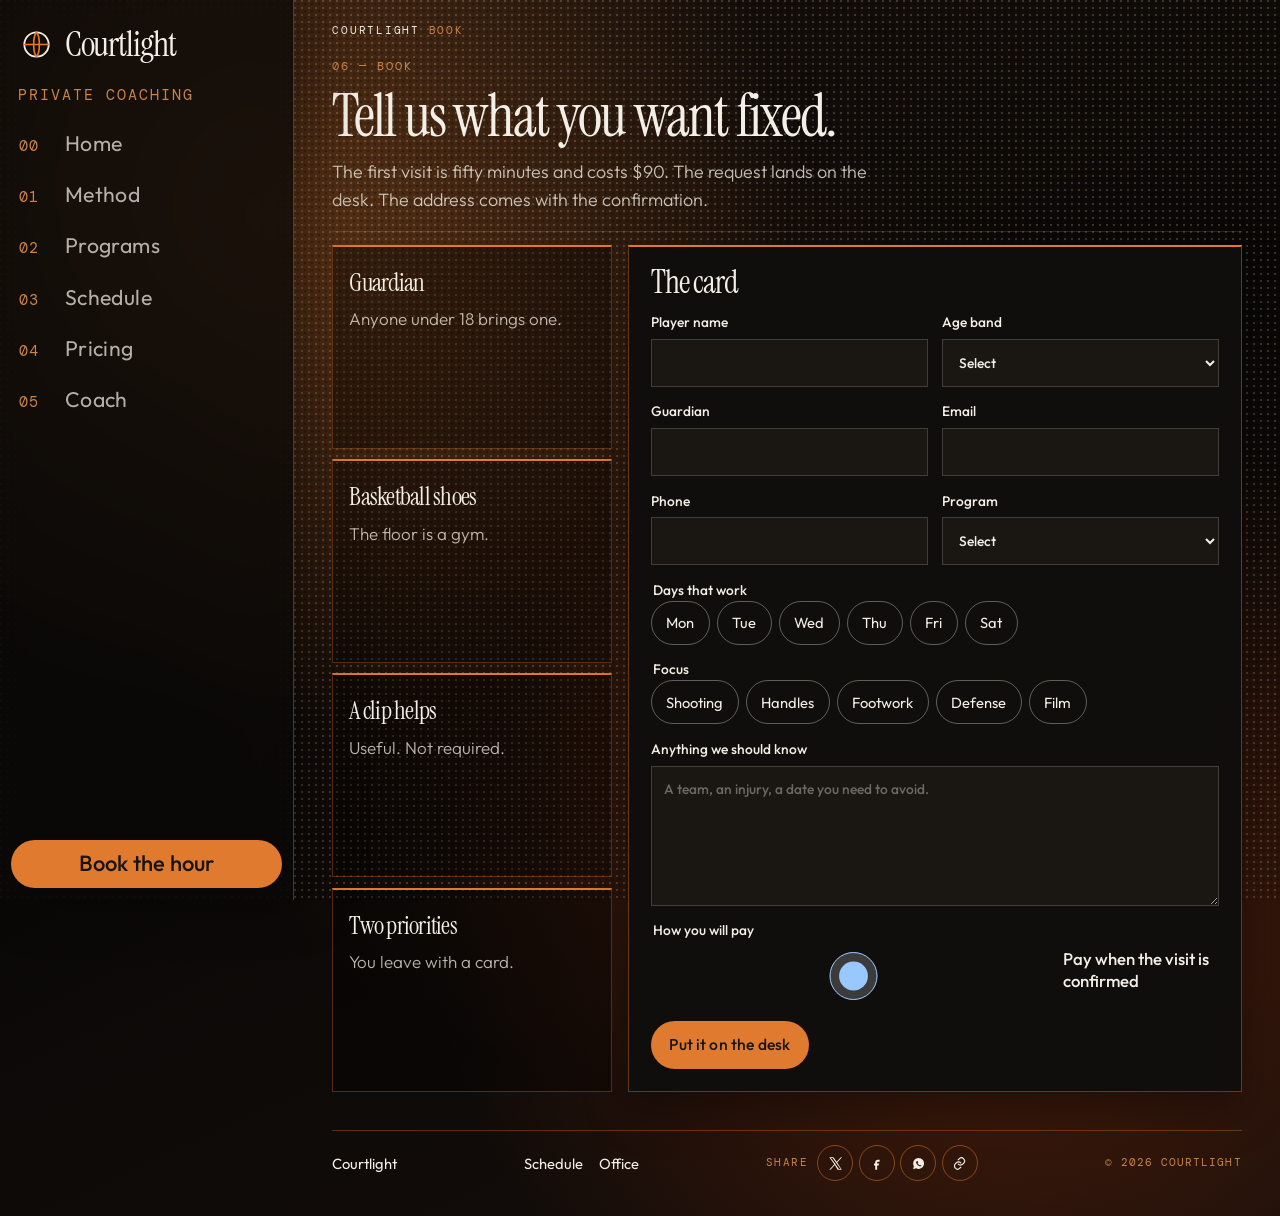
==== commit 203ef69e: "Scale the side menu down so the pages have more room. Co-authored-by: Cursor <cursoragent@cursor.com" ====
--- a/book.html
+++ b/book.html
@@ -22,7 +22,7 @@
   <link rel="preconnect" href="https://fonts.gstatic.com" crossorigin>
   <link href="https://fonts.googleapis.com/css2?family=DM+Mono:wght@400;500&family=Instrument+Serif:ital@0;1&family=Outfit:wght@300;400;500;600&display=swap" rel="stylesheet">
   <link rel="stylesheet" href="css/site.css?v=12">
-  <link rel="stylesheet" href="css/shell.css?v=50">
+  <link rel="stylesheet" href="css/shell.css?v=53">
   <script>document.documentElement.classList.add("js");</script>
 </head>
 <body class="app" data-page="book">
--- a/css/shell.css
+++ b/css/shell.css
@@ -54,10 +54,10 @@
   position: fixed;
   z-index: 50;
   inset: 0 auto 0 0;
-  width: 420px;
-  display: flex;
-  flex-direction: column;
-  padding: 1.3rem 1rem 1.1rem;
+  width: 294px;
+  display: flex;
+  flex-direction: column;
+  padding: 0.9rem 0.7rem 0.75rem;
   background: rgba(9, 8, 7, 0.94);
   border-right: 1px solid rgba(224, 122, 47, 0.38);
   box-shadow: 16px 0 50px rgba(0, 0, 0, 0.35);
@@ -67,15 +67,15 @@
 .dock .logo {
   color: #f4efe6;
   padding: 0.15rem 0.35rem 0.7rem;
-  font-size: 3.1rem;
-  gap: 0.8rem;
-}
-.dock .logo svg { width: 56px; height: 56px; }
+  font-size: 2.17rem;
+  gap: 0.55rem;
+}
+.dock .logo svg { width: 39px; height: 39px; }
 
 .dock-note {
   margin: 0 0.4rem 0.85rem;
   font-family: var(--mono);
-  font-size: 1.32rem;
+  font-size: 0.92rem;
   letter-spacing: 0.14em;
   text-transform: uppercase;
   color: #c9844a;
@@ -90,20 +90,20 @@
 
 .dock .nav-links a {
   display: grid;
-  grid-template-columns: 3.6rem 1fr;
+  grid-template-columns: 2.5rem 1fr;
   align-items: baseline;
-  gap: 0.45rem;
-  min-height: 68px;
-  padding: 0.55rem 0.7rem;
+  gap: 0.35rem;
+  min-height: 48px;
+  padding: 0.4rem 0.5rem;
   text-decoration: none;
   color: rgba(244, 239, 230, 0.72);
   border-radius: 8px;
-  font-size: 1.9rem;
+  font-size: 1.33rem;
 }
 
 .dock .nav-links a span {
   font-family: var(--mono);
-  font-size: 1.32rem;
+  font-size: 0.92rem;
   letter-spacing: 0.06em;
   color: #c9844a;
 }
@@ -117,10 +117,10 @@
 }
 
 .dock-book { margin-top: auto; text-align: center; }
-.dock-book.btn, .dock .dock-book { font-size: 1.96rem; min-height: 68px; }
+.dock-book.btn, .dock .dock-book { font-size: 1.37rem; min-height: 48px; }
 
 .stage {
-  margin-left: 420px;
+  margin-left: 294px;
   max-width: none;
   min-height: 100dvh;
   padding: 1.35rem clamp(1.1rem, 3vw, 2.4rem) 2.2rem;
@@ -151,7 +151,7 @@
   margin: 0;
   max-width: none;
   white-space: nowrap;
-  font-size: clamp(1.35rem, calc((100vw - 470px) / 16), 4.6rem);
+  font-size: clamp(1.35rem, calc((100vw - 344px) / 16), 4.6rem);
   line-height: 1;
   color: #f4efe6;
 }
@@ -863,7 +863,7 @@
 .price-layout { display: grid; gap: 1.2rem; margin-top: 0.8rem; align-items: stretch; min-width: 0; max-width: 100%; }
 .fees, .fee-row, .price-card { min-width: 0; max-width: 100%; }
 .stage:has(.price-layout) { min-height: 100dvh; height: auto; overflow-x: hidden; }
-.stage:has(.price-layout) .page-title h1 { font-size: clamp(1.35rem, calc((100vw - 470px) / 18), 4rem); }
+.stage:has(.price-layout) .page-title h1 { font-size: clamp(1.35rem, calc((100vw - 344px) / 18), 4rem); }
 .stage:has(.price-layout) .fee-row h2 { font-size: clamp(1.35rem, 1.5vw, 1.7rem); }
 .stage:has(.price-layout) .fee-row p { font-size: clamp(0.98rem, 1.05vw, 1.12rem); line-height: 1.25; }
 .stage:has(.price-layout) .fee-row strong { font-size: clamp(1.8rem, 2.2vw, 2.4rem); }
@@ -1175,7 +1175,12 @@
     background: rgba(0, 0, 0, 0.28);
   }
   .stage-fill .rooms a > b { margin-top: auto; padding-top: 0.35rem; }
-  body[data-page="programs"] .top-row .still img { height: 210px; }
+  body[data-page="programs"] main { width: 100%; max-width: 980px; }
+  body[data-page="programs"] .top-row .still img {
+    height: auto;
+    aspect-ratio: 3 / 4;
+    object-position: center 18%;
+  }
   .stage-fill .rooms a:hover { border-color: rgba(224, 122, 47, 0.7); }
   .stage-fill .week-board { flex: 1; align-content: stretch; }
   .stage-fill .price-layout { flex: none; min-height: 0; align-items: stretch; }
@@ -1199,7 +1204,7 @@
   .dock {
     transform: translateX(-105%);
     transition: transform 0.25s ease;
-    width: min(92vw, 440px);
+    width: min(92vw, 308px);
   }
   body.nav-open .dock { transform: none; }
   .dock .nav-links,
@@ -1233,7 +1238,7 @@
   .week-row, .week-row-rest { grid-template-columns: 1fr; }
   .top-row { grid-template-columns: 1fr 1fr; }
   .top-row .still img { height: 280px; }
-  body[data-page="programs"] .top-row .still img { height: 180px; }
+  body[data-page="programs"] .top-row .still img { height: auto; aspect-ratio: 3 / 4; }
 }
 
 @media (min-width: 1280px) {
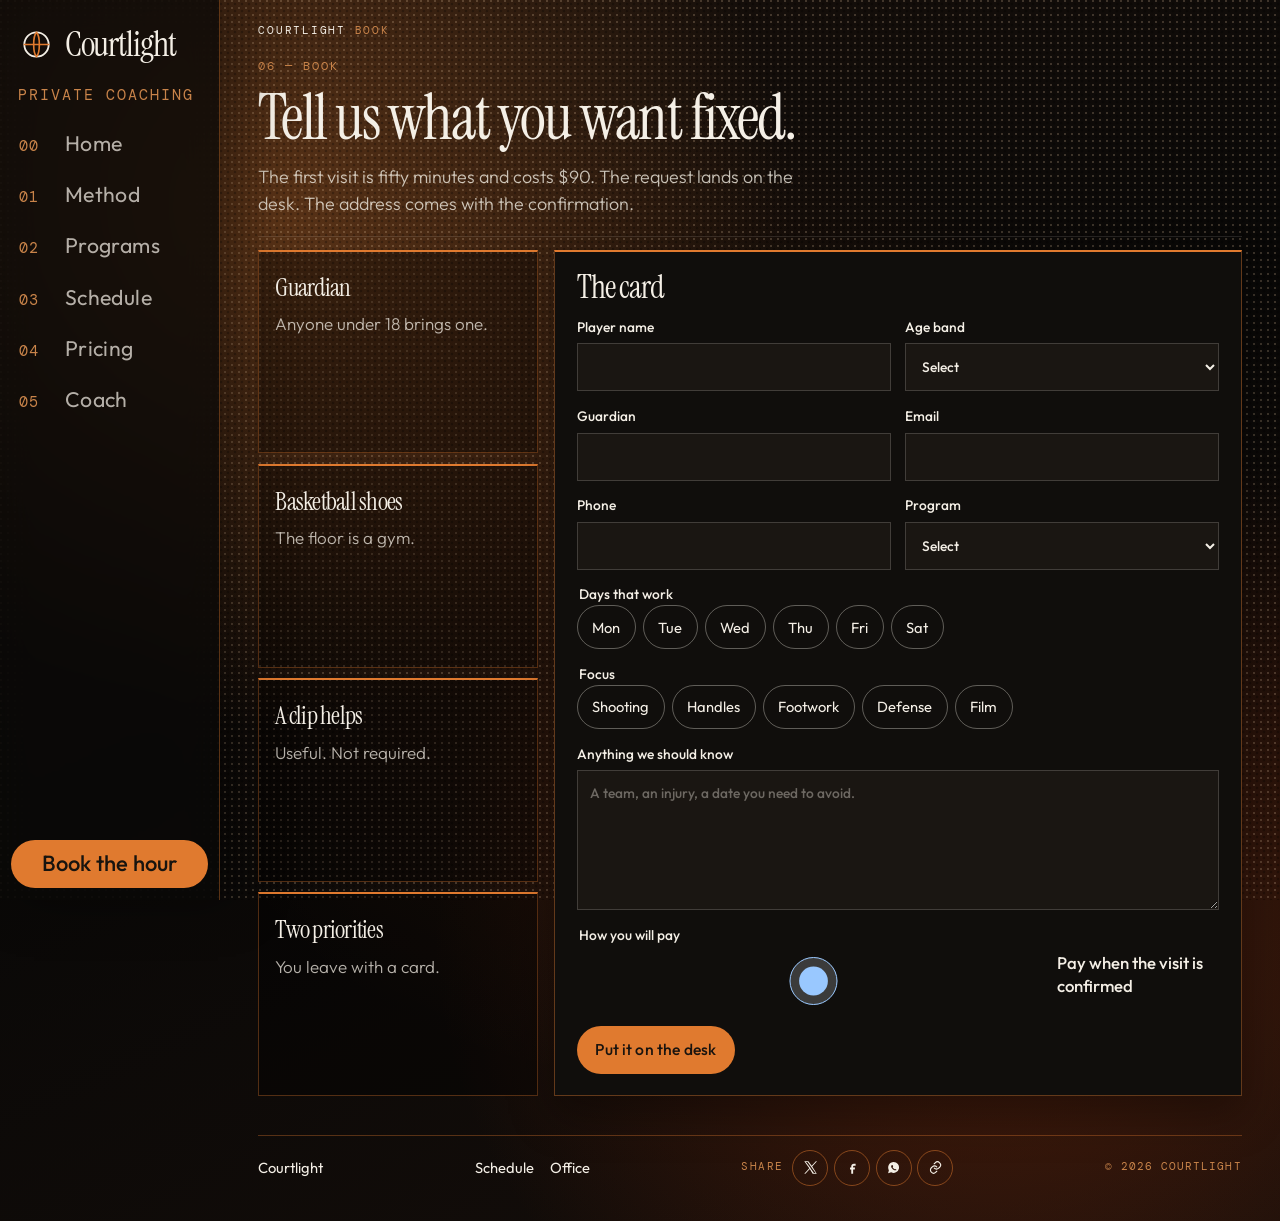
==== commit 093c1b32: "Tighten the side menu to its text and keep the notes from clipping. Co-authored-by: Cursor <cursorag" ====
--- a/book.html
+++ b/book.html
@@ -22,7 +22,7 @@
   <link rel="preconnect" href="https://fonts.gstatic.com" crossorigin>
   <link href="https://fonts.googleapis.com/css2?family=DM+Mono:wght@400;500&family=Instrument+Serif:ital@0;1&family=Outfit:wght@300;400;500;600&display=swap" rel="stylesheet">
   <link rel="stylesheet" href="css/site.css?v=12">
-  <link rel="stylesheet" href="css/shell.css?v=53">
+  <link rel="stylesheet" href="css/shell.css?v=55">
   <script>document.documentElement.classList.add("js");</script>
 </head>
 <body class="app" data-page="book">
--- a/css/shell.css
+++ b/css/shell.css
@@ -54,7 +54,7 @@
   position: fixed;
   z-index: 50;
   inset: 0 auto 0 0;
-  width: 294px;
+  width: 220px;
   display: flex;
   flex-direction: column;
   padding: 0.9rem 0.7rem 0.75rem;
@@ -120,7 +120,7 @@
 .dock-book.btn, .dock .dock-book { font-size: 1.37rem; min-height: 48px; }
 
 .stage {
-  margin-left: 294px;
+  margin-left: 220px;
   max-width: none;
   min-height: 100dvh;
   padding: 1.35rem clamp(1.1rem, 3vw, 2.4rem) 2.2rem;
@@ -151,7 +151,7 @@
   margin: 0;
   max-width: none;
   white-space: nowrap;
-  font-size: clamp(1.35rem, calc((100vw - 344px) / 16), 4.6rem);
+  font-size: clamp(1.35rem, calc((100vw - 270px) / 16), 4.6rem);
   line-height: 1;
   color: #f4efe6;
 }
@@ -777,7 +777,7 @@
 .drill, .spec { list-style: none; margin: 0.35rem 0 0; padding: 0; }
 .clock .drill li {
   display: grid;
-  grid-template-columns: 6.6rem minmax(0, 1fr);
+  grid-template-columns: max-content minmax(0, 1fr);
   column-gap: 0.75rem;
   align-items: start;
   background: transparent;
@@ -796,6 +796,10 @@
   letter-spacing: 0.04em;
 }
 .spec li {
+  display: grid;
+  grid-template-columns: max-content minmax(0, 1fr);
+  column-gap: 0.75rem;
+  align-items: start;
   margin: 0;
   padding: 0.32rem 0;
   border-top: 1px solid rgba(244, 239, 230, 0.1);
@@ -804,6 +808,7 @@
   font-weight: 300;
   color: rgba(244, 239, 230, 0.8);
 }
+.spec b { display: block; min-width: 0; }
 .drill b, .spec b {
   display: inline-block;
   min-width: 4.6rem;
@@ -863,7 +868,7 @@
 .price-layout { display: grid; gap: 1.2rem; margin-top: 0.8rem; align-items: stretch; min-width: 0; max-width: 100%; }
 .fees, .fee-row, .price-card { min-width: 0; max-width: 100%; }
 .stage:has(.price-layout) { min-height: 100dvh; height: auto; overflow-x: hidden; }
-.stage:has(.price-layout) .page-title h1 { font-size: clamp(1.35rem, calc((100vw - 344px) / 18), 4rem); }
+.stage:has(.price-layout) .page-title h1 { font-size: clamp(1.35rem, calc((100vw - 270px) / 18), 4rem); }
 .stage:has(.price-layout) .fee-row h2 { font-size: clamp(1.35rem, 1.5vw, 1.7rem); }
 .stage:has(.price-layout) .fee-row p { font-size: clamp(0.98rem, 1.05vw, 1.12rem); line-height: 1.25; }
 .stage:has(.price-layout) .fee-row strong { font-size: clamp(1.8rem, 2.2vw, 2.4rem); }
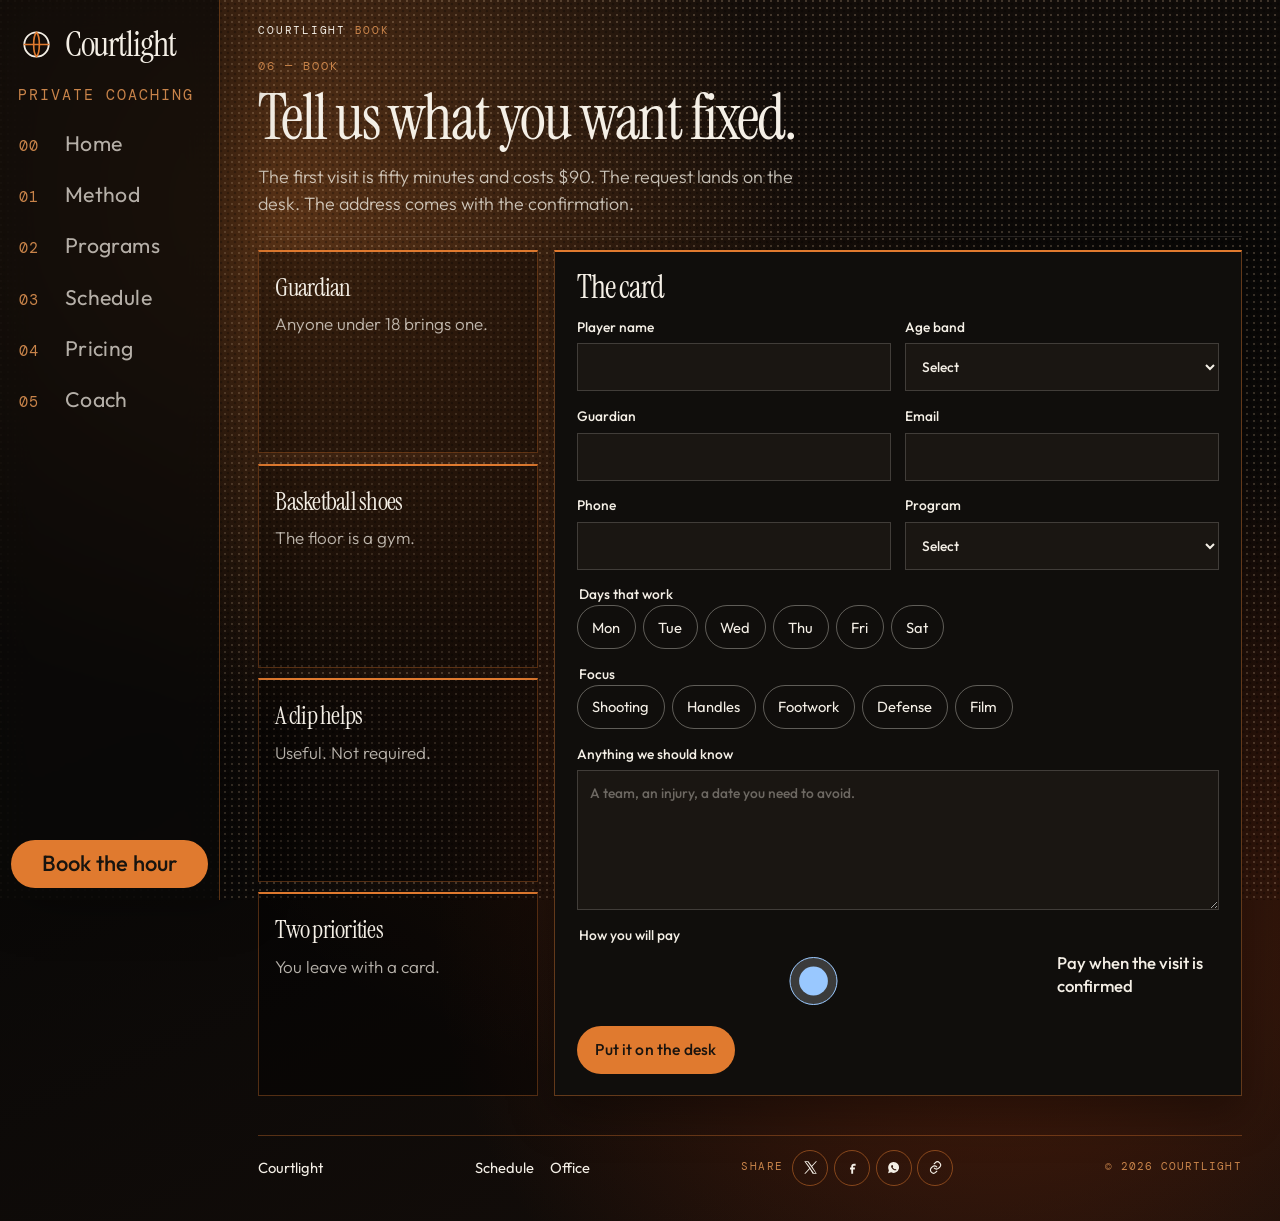
==== commit 8e6074a5: "Let the Programs page fill the width beside the menu. Co-authored-by: Cursor <cursoragent@cursor.com" ====
--- a/book.html
+++ b/book.html
@@ -22,7 +22,7 @@
   <link rel="preconnect" href="https://fonts.gstatic.com" crossorigin>
   <link href="https://fonts.googleapis.com/css2?family=DM+Mono:wght@400;500&family=Instrument+Serif:ital@0;1&family=Outfit:wght@300;400;500;600&display=swap" rel="stylesheet">
   <link rel="stylesheet" href="css/site.css?v=12">
-  <link rel="stylesheet" href="css/shell.css?v=55">
+  <link rel="stylesheet" href="css/shell.css?v=56">
   <script>document.documentElement.classList.add("js");</script>
 </head>
 <body class="app" data-page="book">
--- a/css/shell.css
+++ b/css/shell.css
@@ -58,6 +58,8 @@
   display: flex;
   flex-direction: column;
   padding: 0.9rem 0.7rem 0.75rem;
+  overflow-x: hidden;
+  overflow-y: auto;
   background: rgba(9, 8, 7, 0.94);
   border-right: 1px solid rgba(224, 122, 47, 0.38);
   box-shadow: 16px 0 50px rgba(0, 0, 0, 0.35);
@@ -1180,10 +1182,15 @@
     background: rgba(0, 0, 0, 0.28);
   }
   .stage-fill .rooms a > b { margin-top: auto; padding-top: 0.35rem; }
-  body[data-page="programs"] main { width: 100%; max-width: 980px; }
+  body[data-page="programs"] main,
+  body[data-page="programs"] .top-row,
+  body[data-page="programs"] .rooms { width: 100%; max-width: none; }
   body[data-page="programs"] .top-row .still img {
+    width: 100%;
     height: auto;
     aspect-ratio: 3 / 4;
+    max-height: 68vh;
+    object-fit: cover;
     object-position: center 18%;
   }
   .stage-fill .rooms a:hover { border-color: rgba(224, 122, 47, 0.7); }
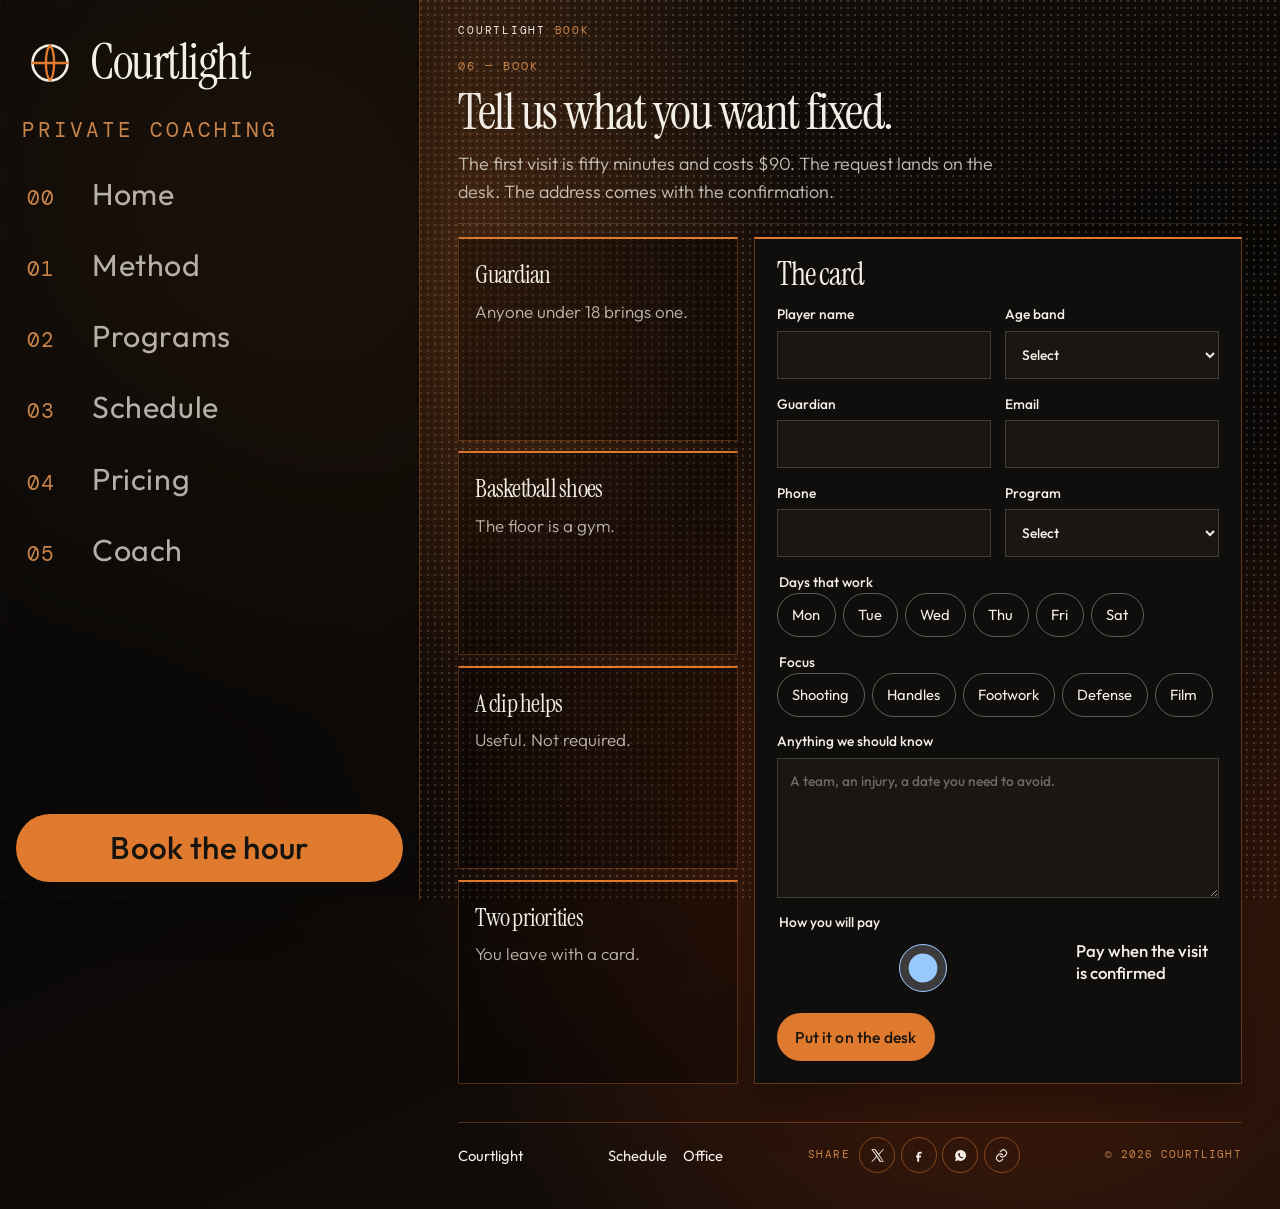
==== commit 338f065f: "Restore Method and Programs to the version before the layout changes. Co-authored-by: Cursor <cursor" ====
--- a/book.html
+++ b/book.html
@@ -22,7 +22,7 @@
   <link rel="preconnect" href="https://fonts.gstatic.com" crossorigin>
   <link href="https://fonts.googleapis.com/css2?family=DM+Mono:wght@400;500&family=Instrument+Serif:ital@0;1&family=Outfit:wght@300;400;500;600&display=swap" rel="stylesheet">
   <link rel="stylesheet" href="css/site.css?v=12">
-  <link rel="stylesheet" href="css/shell.css?v=56">
+  <link rel="stylesheet" href="css/shell.css?v=50">
   <script>document.documentElement.classList.add("js");</script>
 </head>
 <body class="app" data-page="book">
--- a/css/shell.css
+++ b/css/shell.css
@@ -54,12 +54,10 @@
   position: fixed;
   z-index: 50;
   inset: 0 auto 0 0;
-  width: 220px;
-  display: flex;
-  flex-direction: column;
-  padding: 0.9rem 0.7rem 0.75rem;
-  overflow-x: hidden;
-  overflow-y: auto;
+  width: 420px;
+  display: flex;
+  flex-direction: column;
+  padding: 1.3rem 1rem 1.1rem;
   background: rgba(9, 8, 7, 0.94);
   border-right: 1px solid rgba(224, 122, 47, 0.38);
   box-shadow: 16px 0 50px rgba(0, 0, 0, 0.35);
@@ -69,15 +67,15 @@
 .dock .logo {
   color: #f4efe6;
   padding: 0.15rem 0.35rem 0.7rem;
-  font-size: 2.17rem;
-  gap: 0.55rem;
-}
-.dock .logo svg { width: 39px; height: 39px; }
+  font-size: 3.1rem;
+  gap: 0.8rem;
+}
+.dock .logo svg { width: 56px; height: 56px; }
 
 .dock-note {
   margin: 0 0.4rem 0.85rem;
   font-family: var(--mono);
-  font-size: 0.92rem;
+  font-size: 1.32rem;
   letter-spacing: 0.14em;
   text-transform: uppercase;
   color: #c9844a;
@@ -92,20 +90,20 @@
 
 .dock .nav-links a {
   display: grid;
-  grid-template-columns: 2.5rem 1fr;
+  grid-template-columns: 3.6rem 1fr;
   align-items: baseline;
-  gap: 0.35rem;
-  min-height: 48px;
-  padding: 0.4rem 0.5rem;
+  gap: 0.45rem;
+  min-height: 68px;
+  padding: 0.55rem 0.7rem;
   text-decoration: none;
   color: rgba(244, 239, 230, 0.72);
   border-radius: 8px;
-  font-size: 1.33rem;
+  font-size: 1.9rem;
 }
 
 .dock .nav-links a span {
   font-family: var(--mono);
-  font-size: 0.92rem;
+  font-size: 1.32rem;
   letter-spacing: 0.06em;
   color: #c9844a;
 }
@@ -119,10 +117,10 @@
 }
 
 .dock-book { margin-top: auto; text-align: center; }
-.dock-book.btn, .dock .dock-book { font-size: 1.37rem; min-height: 48px; }
+.dock-book.btn, .dock .dock-book { font-size: 1.96rem; min-height: 68px; }
 
 .stage {
-  margin-left: 220px;
+  margin-left: 420px;
   max-width: none;
   min-height: 100dvh;
   padding: 1.35rem clamp(1.1rem, 3vw, 2.4rem) 2.2rem;
@@ -153,7 +151,7 @@
   margin: 0;
   max-width: none;
   white-space: nowrap;
-  font-size: clamp(1.35rem, calc((100vw - 270px) / 16), 4.6rem);
+  font-size: clamp(1.35rem, calc((100vw - 470px) / 16), 4.6rem);
   line-height: 1;
   color: #f4efe6;
 }
@@ -779,7 +777,7 @@
 .drill, .spec { list-style: none; margin: 0.35rem 0 0; padding: 0; }
 .clock .drill li {
   display: grid;
-  grid-template-columns: max-content minmax(0, 1fr);
+  grid-template-columns: 6.6rem minmax(0, 1fr);
   column-gap: 0.75rem;
   align-items: start;
   background: transparent;
@@ -798,10 +796,6 @@
   letter-spacing: 0.04em;
 }
 .spec li {
-  display: grid;
-  grid-template-columns: max-content minmax(0, 1fr);
-  column-gap: 0.75rem;
-  align-items: start;
   margin: 0;
   padding: 0.32rem 0;
   border-top: 1px solid rgba(244, 239, 230, 0.1);
@@ -810,7 +804,6 @@
   font-weight: 300;
   color: rgba(244, 239, 230, 0.8);
 }
-.spec b { display: block; min-width: 0; }
 .drill b, .spec b {
   display: inline-block;
   min-width: 4.6rem;
@@ -870,7 +863,7 @@
 .price-layout { display: grid; gap: 1.2rem; margin-top: 0.8rem; align-items: stretch; min-width: 0; max-width: 100%; }
 .fees, .fee-row, .price-card { min-width: 0; max-width: 100%; }
 .stage:has(.price-layout) { min-height: 100dvh; height: auto; overflow-x: hidden; }
-.stage:has(.price-layout) .page-title h1 { font-size: clamp(1.35rem, calc((100vw - 270px) / 18), 4rem); }
+.stage:has(.price-layout) .page-title h1 { font-size: clamp(1.35rem, calc((100vw - 470px) / 18), 4rem); }
 .stage:has(.price-layout) .fee-row h2 { font-size: clamp(1.35rem, 1.5vw, 1.7rem); }
 .stage:has(.price-layout) .fee-row p { font-size: clamp(0.98rem, 1.05vw, 1.12rem); line-height: 1.25; }
 .stage:has(.price-layout) .fee-row strong { font-size: clamp(1.8rem, 2.2vw, 2.4rem); }
@@ -1182,17 +1175,8 @@
     background: rgba(0, 0, 0, 0.28);
   }
   .stage-fill .rooms a > b { margin-top: auto; padding-top: 0.35rem; }
-  body[data-page="programs"] main,
-  body[data-page="programs"] .top-row,
-  body[data-page="programs"] .rooms { width: 100%; max-width: none; }
-  body[data-page="programs"] .top-row .still img {
-    width: 100%;
-    height: auto;
-    aspect-ratio: 3 / 4;
-    max-height: 68vh;
-    object-fit: cover;
-    object-position: center 18%;
-  }
+  body[data-page="programs"] .top-row .still img { height: 280px; }
+  body[data-page="programs"] .top-row figure:nth-child(3) img { object-position: 32% 16%; }
   .stage-fill .rooms a:hover { border-color: rgba(224, 122, 47, 0.7); }
   .stage-fill .week-board { flex: 1; align-content: stretch; }
   .stage-fill .price-layout { flex: none; min-height: 0; align-items: stretch; }
@@ -1216,7 +1200,7 @@
   .dock {
     transform: translateX(-105%);
     transition: transform 0.25s ease;
-    width: min(92vw, 308px);
+    width: min(92vw, 440px);
   }
   body.nav-open .dock { transform: none; }
   .dock .nav-links,
@@ -1250,7 +1234,7 @@
   .week-row, .week-row-rest { grid-template-columns: 1fr; }
   .top-row { grid-template-columns: 1fr 1fr; }
   .top-row .still img { height: 280px; }
-  body[data-page="programs"] .top-row .still img { height: auto; aspect-ratio: 3 / 4; }
+  body[data-page="programs"] .top-row .still img { height: 180px; }
 }
 
 @media (min-width: 1280px) {
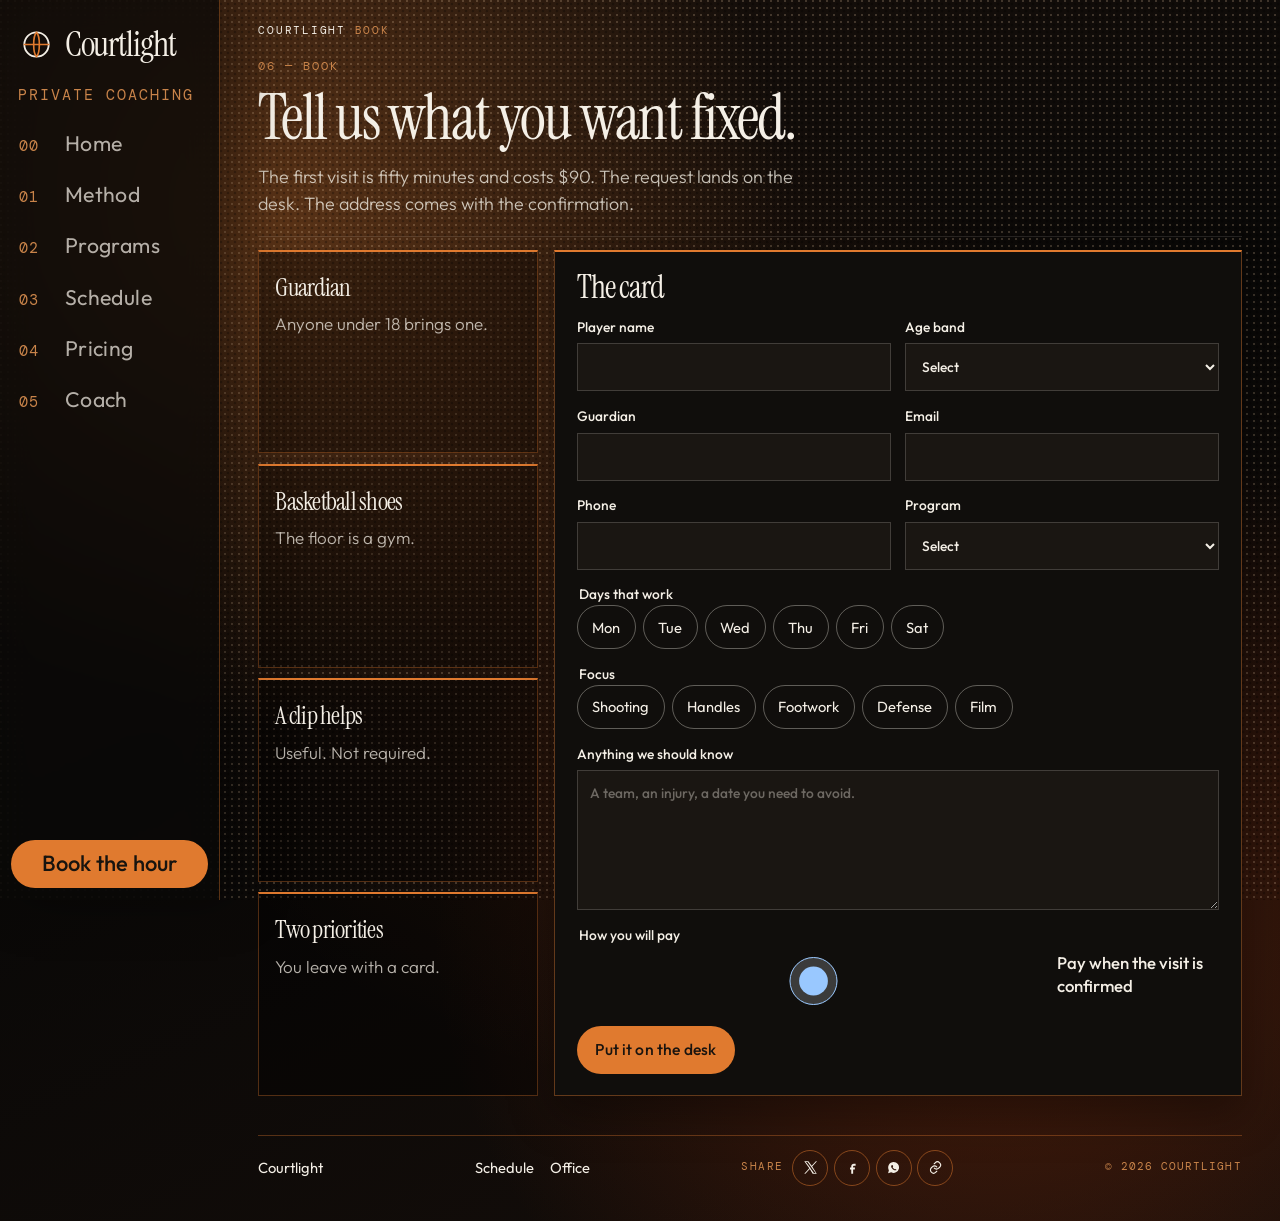
==== commit ba0a0b37: "Put the shared layout back so Pricing matches the other pages. Co-authored-by: Cursor <cursoragent@c" ====
--- a/book.html
+++ b/book.html
@@ -22,7 +22,7 @@
   <link rel="preconnect" href="https://fonts.gstatic.com" crossorigin>
   <link href="https://fonts.googleapis.com/css2?family=DM+Mono:wght@400;500&family=Instrument+Serif:ital@0;1&family=Outfit:wght@300;400;500;600&display=swap" rel="stylesheet">
   <link rel="stylesheet" href="css/site.css?v=12">
-  <link rel="stylesheet" href="css/shell.css?v=50">
+  <link rel="stylesheet" href="css/shell.css?v=57">
   <script>document.documentElement.classList.add("js");</script>
 </head>
 <body class="app" data-page="book">
--- a/css/shell.css
+++ b/css/shell.css
@@ -54,10 +54,12 @@
   position: fixed;
   z-index: 50;
   inset: 0 auto 0 0;
-  width: 420px;
-  display: flex;
-  flex-direction: column;
-  padding: 1.3rem 1rem 1.1rem;
+  width: 220px;
+  display: flex;
+  flex-direction: column;
+  padding: 0.9rem 0.7rem 0.75rem;
+  overflow-x: hidden;
+  overflow-y: auto;
   background: rgba(9, 8, 7, 0.94);
   border-right: 1px solid rgba(224, 122, 47, 0.38);
   box-shadow: 16px 0 50px rgba(0, 0, 0, 0.35);
@@ -67,15 +69,15 @@
 .dock .logo {
   color: #f4efe6;
   padding: 0.15rem 0.35rem 0.7rem;
-  font-size: 3.1rem;
-  gap: 0.8rem;
-}
-.dock .logo svg { width: 56px; height: 56px; }
+  font-size: 2.17rem;
+  gap: 0.55rem;
+}
+.dock .logo svg { width: 39px; height: 39px; }
 
 .dock-note {
   margin: 0 0.4rem 0.85rem;
   font-family: var(--mono);
-  font-size: 1.32rem;
+  font-size: 0.92rem;
   letter-spacing: 0.14em;
   text-transform: uppercase;
   color: #c9844a;
@@ -90,20 +92,20 @@
 
 .dock .nav-links a {
   display: grid;
-  grid-template-columns: 3.6rem 1fr;
+  grid-template-columns: 2.5rem 1fr;
   align-items: baseline;
-  gap: 0.45rem;
-  min-height: 68px;
-  padding: 0.55rem 0.7rem;
+  gap: 0.35rem;
+  min-height: 48px;
+  padding: 0.4rem 0.5rem;
   text-decoration: none;
   color: rgba(244, 239, 230, 0.72);
   border-radius: 8px;
-  font-size: 1.9rem;
+  font-size: 1.33rem;
 }
 
 .dock .nav-links a span {
   font-family: var(--mono);
-  font-size: 1.32rem;
+  font-size: 0.92rem;
   letter-spacing: 0.06em;
   color: #c9844a;
 }
@@ -117,10 +119,10 @@
 }
 
 .dock-book { margin-top: auto; text-align: center; }
-.dock-book.btn, .dock .dock-book { font-size: 1.96rem; min-height: 68px; }
+.dock-book.btn, .dock .dock-book { font-size: 1.37rem; min-height: 48px; }
 
 .stage {
-  margin-left: 420px;
+  margin-left: 220px;
   max-width: none;
   min-height: 100dvh;
   padding: 1.35rem clamp(1.1rem, 3vw, 2.4rem) 2.2rem;
@@ -151,7 +153,7 @@
   margin: 0;
   max-width: none;
   white-space: nowrap;
-  font-size: clamp(1.35rem, calc((100vw - 470px) / 16), 4.6rem);
+  font-size: clamp(1.35rem, calc((100vw - 270px) / 16), 4.6rem);
   line-height: 1;
   color: #f4efe6;
 }
@@ -777,7 +779,7 @@
 .drill, .spec { list-style: none; margin: 0.35rem 0 0; padding: 0; }
 .clock .drill li {
   display: grid;
-  grid-template-columns: 6.6rem minmax(0, 1fr);
+  grid-template-columns: max-content minmax(0, 1fr);
   column-gap: 0.75rem;
   align-items: start;
   background: transparent;
@@ -796,6 +798,10 @@
   letter-spacing: 0.04em;
 }
 .spec li {
+  display: grid;
+  grid-template-columns: max-content minmax(0, 1fr);
+  column-gap: 0.75rem;
+  align-items: start;
   margin: 0;
   padding: 0.32rem 0;
   border-top: 1px solid rgba(244, 239, 230, 0.1);
@@ -804,6 +810,7 @@
   font-weight: 300;
   color: rgba(244, 239, 230, 0.8);
 }
+.spec b { display: block; min-width: 0; }
 .drill b, .spec b {
   display: inline-block;
   min-width: 4.6rem;
@@ -863,7 +870,7 @@
 .price-layout { display: grid; gap: 1.2rem; margin-top: 0.8rem; align-items: stretch; min-width: 0; max-width: 100%; }
 .fees, .fee-row, .price-card { min-width: 0; max-width: 100%; }
 .stage:has(.price-layout) { min-height: 100dvh; height: auto; overflow-x: hidden; }
-.stage:has(.price-layout) .page-title h1 { font-size: clamp(1.35rem, calc((100vw - 470px) / 18), 4rem); }
+.stage:has(.price-layout) .page-title h1 { font-size: clamp(1.35rem, calc((100vw - 270px) / 18), 4rem); }
 .stage:has(.price-layout) .fee-row h2 { font-size: clamp(1.35rem, 1.5vw, 1.7rem); }
 .stage:has(.price-layout) .fee-row p { font-size: clamp(0.98rem, 1.05vw, 1.12rem); line-height: 1.25; }
 .stage:has(.price-layout) .fee-row strong { font-size: clamp(1.8rem, 2.2vw, 2.4rem); }
@@ -1175,8 +1182,17 @@
     background: rgba(0, 0, 0, 0.28);
   }
   .stage-fill .rooms a > b { margin-top: auto; padding-top: 0.35rem; }
-  body[data-page="programs"] .top-row .still img { height: 280px; }
-  body[data-page="programs"] .top-row figure:nth-child(3) img { object-position: 32% 16%; }
+  body[data-page="programs"] main,
+  body[data-page="programs"] .top-row,
+  body[data-page="programs"] .rooms { width: 100%; max-width: none; }
+  body[data-page="programs"] .top-row .still img {
+    width: 100%;
+    height: auto;
+    aspect-ratio: 3 / 4;
+    max-height: 68vh;
+    object-fit: cover;
+    object-position: center 18%;
+  }
   .stage-fill .rooms a:hover { border-color: rgba(224, 122, 47, 0.7); }
   .stage-fill .week-board { flex: 1; align-content: stretch; }
   .stage-fill .price-layout { flex: none; min-height: 0; align-items: stretch; }
@@ -1200,7 +1216,7 @@
   .dock {
     transform: translateX(-105%);
     transition: transform 0.25s ease;
-    width: min(92vw, 440px);
+    width: min(92vw, 308px);
   }
   body.nav-open .dock { transform: none; }
   .dock .nav-links,
@@ -1234,7 +1250,7 @@
   .week-row, .week-row-rest { grid-template-columns: 1fr; }
   .top-row { grid-template-columns: 1fr 1fr; }
   .top-row .still img { height: 280px; }
-  body[data-page="programs"] .top-row .still img { height: 180px; }
+  body[data-page="programs"] .top-row .still img { height: auto; aspect-ratio: 3 / 4; }
 }
 
 @media (min-width: 1280px) {
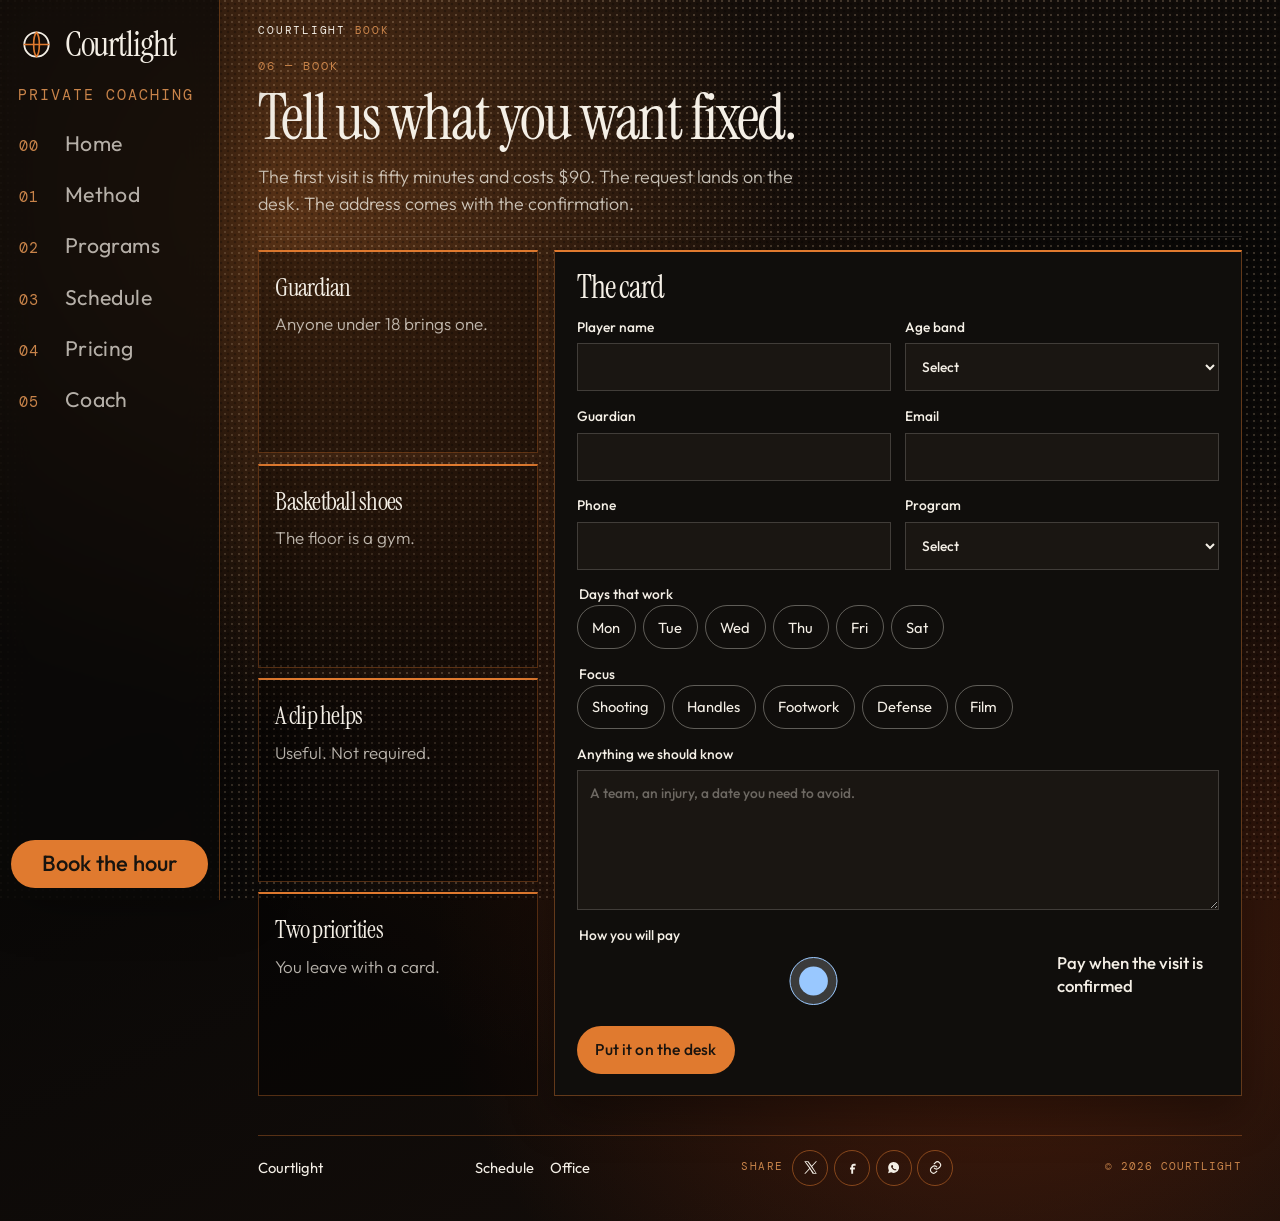
==== commit 7cd77f4e: "Add an order list under the private card for each price. Co-authored-by: Cursor <cursoragent@cursor." ====
--- a/book.html
+++ b/book.html
@@ -22,7 +22,7 @@
   <link rel="preconnect" href="https://fonts.gstatic.com" crossorigin>
   <link href="https://fonts.googleapis.com/css2?family=DM+Mono:wght@400;500&family=Instrument+Serif:ital@0;1&family=Outfit:wght@300;400;500;600&display=swap" rel="stylesheet">
   <link rel="stylesheet" href="css/site.css?v=12">
-  <link rel="stylesheet" href="css/shell.css?v=57">
+  <link rel="stylesheet" href="css/shell.css?v=60">
   <script>document.documentElement.classList.add("js");</script>
 </head>
 <body class="app" data-page="book">
@@ -147,6 +147,6 @@
       <p>© <span data-year>2026</span> Courtlight</p>
     </footer>
   </div>
-  <script src="js/site.js?v=18"></script>
+  <script src="js/site.js?v=19"></script>
 </body>
 </html>
--- a/css/shell.css
+++ b/css/shell.css
@@ -1257,6 +1257,133 @@
   .stage-fill .day-film { flex: 1 1 160px; min-height: 160px; }
 }
 
+/* Schedule board only. The day names and session lines were display size, so the time marks collided and clipped. */
+body[data-page="schedule"] .page-title:has(+ .board-head) .lede { font-size: 1.12rem; }
+body[data-page="schedule"] .board-count { font-size: 0.88rem; }
+body[data-page="schedule"] .board-filters .chip { font-size: 0.92rem; min-height: 36px; padding: 0 0.85rem; }
+body[data-page="schedule"] .stage-fill .week-board { flex: none; }
+body[data-page="schedule"] .stage-fill .week-row { flex: none; height: auto; }
+body[data-page="schedule"] .day-col,
+body[data-page="schedule"] .sunday-col { height: auto; overflow: hidden; }
+body[data-page="schedule"] .day-col header,
+body[data-page="schedule"] .sunday-col > span { font-size: 2.15rem; }
+body[data-page="schedule"] .day-quiet { font-size: 1.15rem; }
+body[data-page="schedule"] .sess { margin-top: 0.5rem; }
+body[data-page="schedule"] .sess time { font-size: 0.95rem; }
+body[data-page="schedule"] .sess h3 { font-size: 1.45rem; }
+body[data-page="schedule"] .sess p,
+body[data-page="schedule"] .sunday-col p { font-size: 1.02rem; }
+body[data-page="schedule"] .sess span { font-size: 0.82rem; }
+body[data-page="schedule"] .sunday-col strong { font-size: 1.9rem; }
+body[data-page="schedule"] .day-film,
+body[data-page="schedule"] .stage-fill .day-film {
+  flex: none;
+  width: 100%;
+  height: 112px;
+  min-height: 112px;
+  max-height: 112px;
+  margin-top: auto;
+}
+
+/* Pricing dial stays one size, so the private card matches on a narrow window and a wide one. */
+body[data-page="pricing"] .price-card .film,
+body[data-page="pricing"] .stage-fill .price-card .film {
+  align-self: center;
+  flex: none;
+  width: min(100%, 420px);
+  height: auto;
+  aspect-ratio: 1;
+  min-height: 0;
+  max-height: none;
+}
+
+.order-cart {
+  margin-top: auto;
+  padding-top: 0.85rem;
+}
+.order-cart > p {
+  margin: 0 0 0.35rem;
+  font-family: var(--mono);
+  font-size: 0.72rem;
+  letter-spacing: 0.14em;
+  text-transform: uppercase;
+  color: #f0b27a;
+}
+.order-cart ul {
+  list-style: none;
+  margin: 0;
+  padding: 0;
+}
+.order-cart li + li { border-top: 1px solid rgba(244, 239, 230, 0.1); }
+.order-cart button[data-order] {
+  width: 100%;
+  display: grid;
+  grid-template-columns: 1fr auto;
+  gap: 0.6rem;
+  align-items: center;
+  padding: 0.42rem 0.15rem;
+  border: 0;
+  background: transparent;
+  color: rgba(244, 239, 230, 0.88);
+  font: inherit;
+  font-size: 0.98rem;
+  text-align: left;
+  cursor: pointer;
+}
+.order-cart button[data-order] b {
+  font-family: var(--serif);
+  font-weight: 400;
+  font-size: 1.15rem;
+  color: #f0b27a;
+}
+.order-cart button[data-order][aria-pressed="true"] {
+  color: #f4efe6;
+  background: rgba(224, 122, 47, 0.16);
+}
+.order-sum {
+  margin: 0.45rem 0 0;
+  font-size: 0.92rem;
+  font-weight: 300;
+  color: rgba(244, 239, 230, 0.72);
+}
+.order-now {
+  width: 100%;
+  margin-top: 0.55rem;
+  min-height: 44px;
+  border: 0;
+  border-radius: 999px;
+  background: #e07a2f;
+  color: #1a140f;
+  font: inherit;
+  font-size: 1.05rem;
+  font-weight: 500;
+  cursor: pointer;
+}
+.order-now:disabled { opacity: 0.38; cursor: default; }
+.order-now:not(:disabled):hover { background: #f0b27a; }
+.order-held {
+  margin: 0 0 0.9rem;
+  padding-bottom: 0.7rem;
+  border-bottom: 1px solid rgba(224, 122, 47, 0.35);
+}
+.order-held p {
+  margin: 0 0 0.3rem;
+  font-family: var(--mono);
+  font-size: 0.72rem;
+  letter-spacing: 0.14em;
+  text-transform: uppercase;
+  color: #f0b27a;
+}
+.order-held ul { list-style: none; margin: 0; padding: 0; }
+.order-held li {
+  display: flex;
+  justify-content: space-between;
+  gap: 1rem;
+  padding: 0.28rem 0;
+  font-size: 0.98rem;
+}
+.order-held b { font-family: var(--serif); font-weight: 400; color: #f0b27a; }
+
 /* Office */
 body.office { background: #e7dfd2; color: #17140f; color-scheme: light; height: 100dvh; overflow: hidden; }
 body.office::before { display: none; }
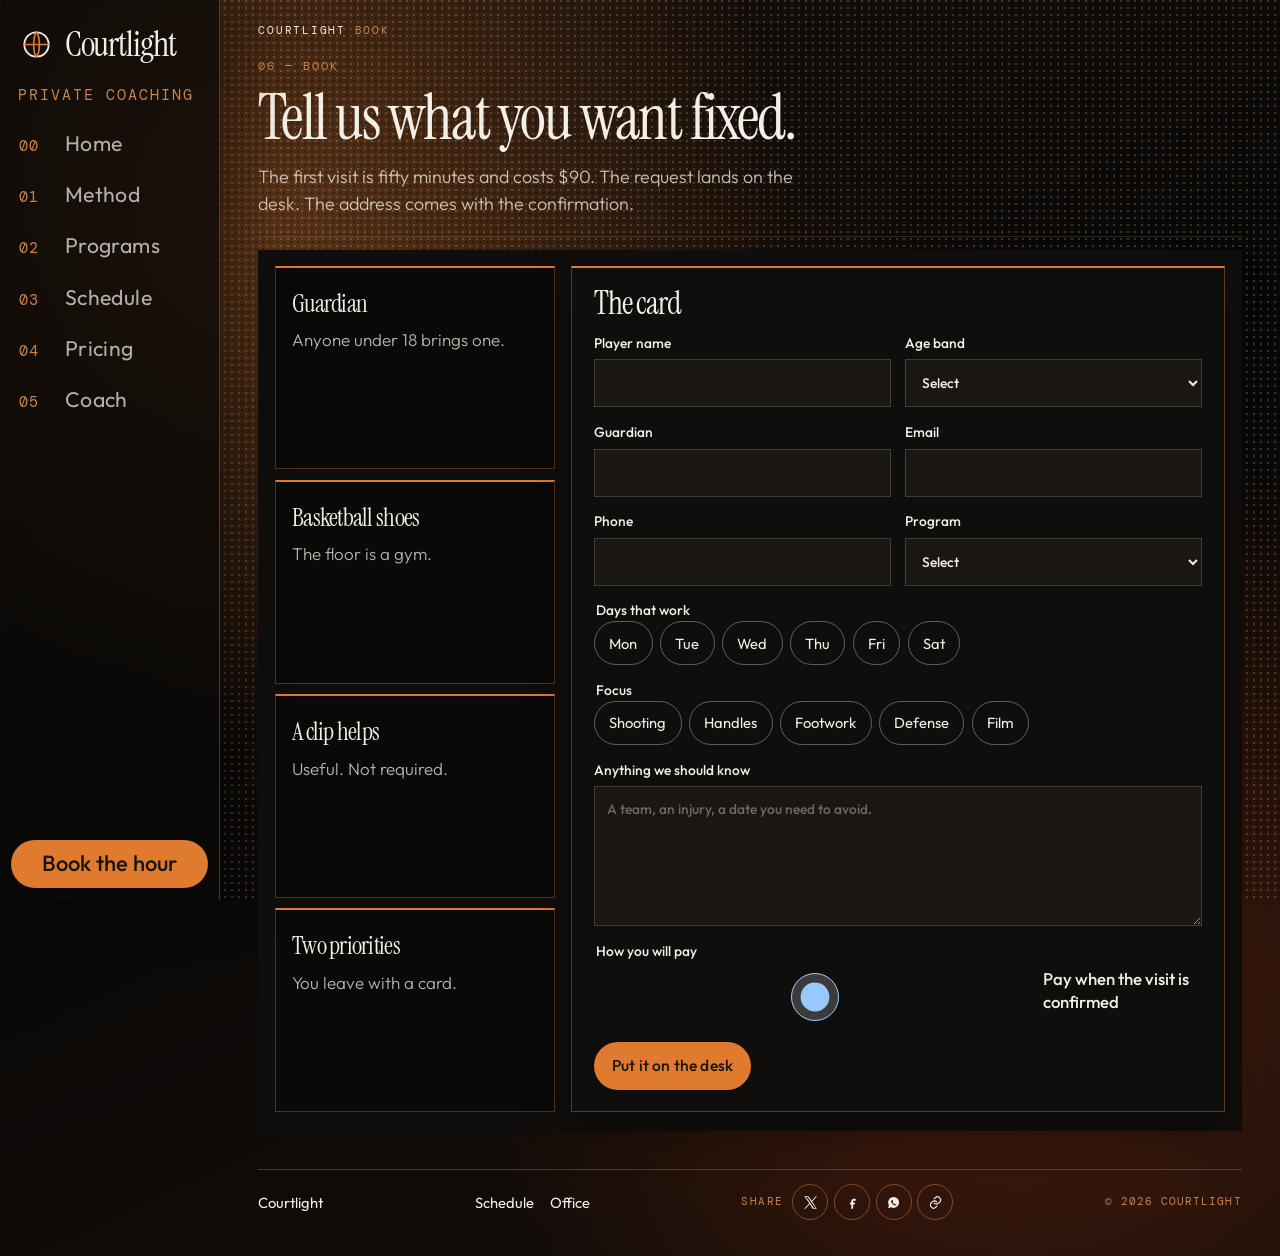
==== commit 0fca982c: "Give Method, Programs, Schedule, and Book the same solid sheet. Co-authored-by: Cursor <cursoragent@" ====
--- a/book.html
+++ b/book.html
@@ -22,7 +22,7 @@
   <link rel="preconnect" href="https://fonts.gstatic.com" crossorigin>
   <link href="https://fonts.googleapis.com/css2?family=DM+Mono:wght@400;500&family=Instrument+Serif:ital@0;1&family=Outfit:wght@300;400;500;600&display=swap" rel="stylesheet">
   <link rel="stylesheet" href="css/site.css?v=12">
-  <link rel="stylesheet" href="css/shell.css?v=60">
+  <link rel="stylesheet" href="css/shell.css?v=62">
   <script>document.documentElement.classList.add("js");</script>
 </head>
 <body class="app" data-page="book">
--- a/css/shell.css
+++ b/css/shell.css
@@ -1297,6 +1297,57 @@
   max-height: none;
 }
 
+body[data-page="pricing"] .price-layout {
+  background: #100e0c;
+  padding: 1rem 1.05rem 1.15rem;
+}
+body[data-page="pricing"] .price-card {
+  background: #100e0c;
+}
+
+/* Same solid sheet on the other pages. Home and Coach keep the pebble through the content. */
+body[data-page="method"] .top-row,
+body[data-page="programs"] .top-row,
+body[data-page="method"] .steps,
+body[data-page="method"] .clock,
+body[data-page="programs"] .rooms,
+body[data-page="schedule"] .board-head,
+body[data-page="schedule"] .week-board,
+body[data-page="book"] .book-layout {
+  background: #100e0c;
+}
+body[data-page="method"] .top-row,
+body[data-page="programs"] .top-row {
+  margin: 0.8rem 0 0;
+  padding: 1rem 1.05rem 0;
+}
+body[data-page="method"] .steps,
+body[data-page="method"] .stage-fill .steps {
+  margin-top: 0;
+  padding: 0.85rem 1.05rem 0.15rem;
+}
+body[data-page="method"] .clock,
+body[data-page="method"] .stage-fill .clock {
+  margin-top: 0;
+  padding: 0.35rem 1.05rem 1.15rem;
+}
+body[data-page="programs"] .rooms,
+body[data-page="programs"] .stage-fill .rooms {
+  margin-top: 0;
+  padding: 0.85rem 1.05rem 1.15rem;
+}
+body[data-page="schedule"] .board-head {
+  margin: 0.8rem 0 0;
+  padding: 1rem 1.05rem 0.35rem;
+}
+body[data-page="schedule"] .week-board {
+  margin-top: 0;
+  padding: 0.15rem 1.05rem 1.15rem;
+}
+body[data-page="book"] .book-layout {
+  padding: 1rem 1.05rem 1.15rem;
+}
+
 .order-cart {
   margin-top: auto;
   padding-top: 0.85rem;
